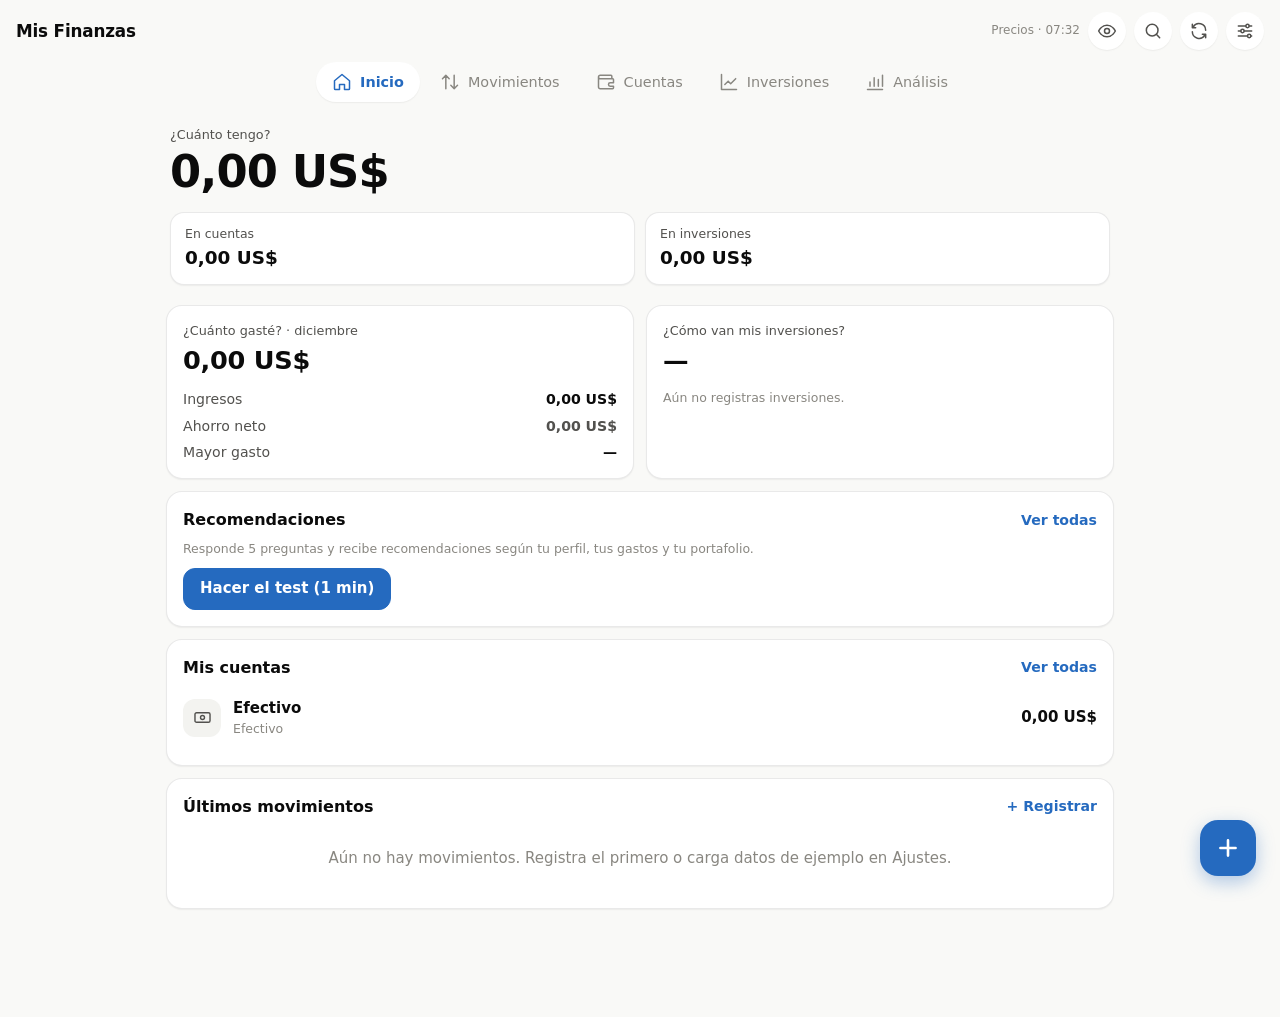
==== index.html @ 5c8cfd96 "Intermediación: comprar a un cliente y vender a otro con ganancia en dólares - Nueva colección broke" ====
<!doctype html>
<html lang="es">
<head>
  <meta charset="utf-8">
  <meta name="viewport" content="width=device-width, initial-scale=1, viewport-fit=cover">
  <meta name="theme-color" content="#f9f9f7">
  <title>Mis Finanzas</title>
  <link rel="manifest" href="manifest.webmanifest">
  <link rel="icon" href="icons/icon-192.png" type="image/png">
  <link rel="apple-touch-icon" href="icons/apple-touch-icon.png">
  <meta name="apple-mobile-web-app-capable" content="yes">
  <meta name="mobile-web-app-capable" content="yes">
  <meta name="apple-mobile-web-app-title" content="Mis Finanzas">
  <meta name="apple-mobile-web-app-status-bar-style" content="default">
  <link rel="stylesheet" href="css/styles.css">
  <script>
    // Apariencia elegida en este dispositivo: se aplica antes de pintar para que no parpadee
    (function () {
      try {
        var p = JSON.parse(localStorage.getItem('misFinanzas.ui')) || {}, r = document.documentElement;
        if (p.theme === 'light' || p.theme === 'dark') r.setAttribute('data-theme', p.theme);
        if (p.accent && p.accent !== 'azul') r.setAttribute('data-accent', p.accent);
        if (p.font && p.font !== 'm') r.setAttribute('data-font', p.font);
      } catch (e) { /* sin almacenamiento: apariencia por defecto */ }
    })();
  </script>
</head>
<body>
  <!-- Iconos reutilizables -->
  <svg width="0" height="0" style="position:absolute" aria-hidden="true">
    <symbol id="i-home" viewBox="0 0 24 24"><path d="M3 10.5 12 3l9 7.5V20a1 1 0 0 1-1 1h-5v-6H9v6H4a1 1 0 0 1-1-1z"/></symbol>
    <symbol id="i-moves" viewBox="0 0 24 24"><path d="M7 20V4M3 8l4-4 4 4M17 4v16M13 16l4 4 4-4"/></symbol>
    <symbol id="i-wallet" viewBox="0 0 24 24"><path d="M19 7V5a1 1 0 0 0-1-1H5a2 2 0 0 0 0 4h15a1 1 0 0 1 1 1v4h-4a2 2 0 0 0 0 4h4v2a1 1 0 0 1-1 1H5a2 2 0 0 1-2-2V6"/></symbol>
    <symbol id="i-chart" viewBox="0 0 24 24"><path d="M3 3v18h18M7 15l4-4 3 3 6-6"/></symbol>
    <symbol id="i-gear" viewBox="0 0 24 24"><path d="M4 6h9M17 6h3M4 12h3M11 12h9M4 18h11M19 18h1"/><circle cx="15" cy="6" r="2"/><circle cx="9" cy="12" r="2"/><circle cx="17" cy="18" r="2"/></symbol>
    <symbol id="i-refresh" viewBox="0 0 24 24"><path d="M20 11a8 8 0 0 0-14.9-3.9M4 4v4h4M4 13a8 8 0 0 0 14.9 3.9M20 20v-4h-4"/></symbol>
    <symbol id="i-edit" viewBox="0 0 24 24"><path d="M4 20h4L19 9l-4-4L4 16zM13.5 6.5l4 4"/></symbol>
    <symbol id="i-x" viewBox="0 0 24 24"><path d="M6 6l12 12M18 6 6 18"/></symbol>
    <symbol id="i-bank" viewBox="0 0 24 24"><path d="M3 10h18L12 4zM5 10v8M9.5 10v8M14.5 10v8M19 10v8M3 20h18"/></symbol>
    <symbol id="i-cash" viewBox="0 0 24 24"><rect x="2.5" y="6" width="19" height="12" rx="2"/><circle cx="12" cy="12" r="2.5"/></symbol>
    <symbol id="i-phone" viewBox="0 0 24 24"><rect x="6" y="2.5" width="12" height="19" rx="2"/><path d="M11 18h2"/></symbol>
    <symbol id="i-piggy" viewBox="0 0 24 24"><path d="M5 11a7 6 0 0 1 12-3h2v3l2 1v3h-2.5a7 6 0 0 1-2.5 2.5V20h-3v-2h-3v2H7v-3a6 6 0 0 1-2-6zM15 11h.01"/></symbol>
    <symbol id="i-in" viewBox="0 0 24 24"><path d="M17 7 7 17M7 9v8h8"/></symbol>
    <symbol id="i-out" viewBox="0 0 24 24"><path d="M7 17 17 7M9 7h8v8"/></symbol>
    <symbol id="i-swap" viewBox="0 0 24 24"><path d="M4 8h15l-3-3M20 16H5l3 3"/></symbol>
    <symbol id="i-analysis" viewBox="0 0 24 24"><path d="M3 21h18M6 17v-5M11 17V7M16 17v-8M21 17V4"/></symbol>
    <symbol id="i-bulb" viewBox="0 0 24 24"><path d="M9 18h6M10 21h4M12 3a6 6 0 0 0-3.5 10.9c.6.5 1 1.2 1 2V17h5v-1.1c0-.8.4-1.5 1-2A6 6 0 0 0 12 3z"/></symbol>
    <symbol id="i-search" viewBox="0 0 24 24"><circle cx="11" cy="11" r="7"/><path d="m20 20-4-4"/></symbol>
    <symbol id="i-back" viewBox="0 0 24 24"><path d="M15 5l-7 7 7 7"/></symbol>
    <symbol id="i-eye" viewBox="0 0 24 24"><path d="M2 12s3.6-7 10-7 10 7 10 7-3.6 7-10 7S2 12 2 12z"/><circle cx="12" cy="12" r="3"/></symbol>
    <symbol id="i-eye-off" viewBox="0 0 24 24"><path d="M3 3l18 18M10.6 5.1A10.6 10.6 0 0 1 12 5c6.4 0 10 7 10 7a17 17 0 0 1-3.2 4.1M6.6 6.6C3.8 8.4 2 12 2 12s3.6 7 10 7a9.9 9.9 0 0 0 5.4-1.6M9.9 9.9a3 3 0 0 0 4.2 4.2"/></symbol>
    <symbol id="i-plus" viewBox="0 0 24 24"><path d="M12 5v14M5 12h14"/></symbol>
    <symbol id="i-mic" viewBox="0 0 24 24"><rect x="9" y="3" width="6" height="11" rx="3"/><path d="M5 11a7 7 0 0 0 14 0M12 18v3"/></symbol>
    <symbol id="i-dot" viewBox="0 0 24 24"><circle cx="12" cy="12" r="7"/></symbol>
    <symbol id="i-doc" viewBox="0 0 24 24"><path d="M14 3H6a1 1 0 0 0-1 1v16a1 1 0 0 0 1 1h12a1 1 0 0 0 1-1V8zM14 3v5h5M9 13h6M9 17h6M9 9h2"/></symbol>
    <symbol id="i-chat" viewBox="0 0 24 24"><path d="M4 20l1.4-4.2A8 8 0 1 1 8.5 19z"/><path d="M9 10.5c.3 1.8 1.7 3.2 3.5 3.6"/></symbol>
    <symbol id="i-share" viewBox="0 0 24 24"><path d="M12 15V3M8 7l4-4 4 4M5 12v7a1 1 0 0 0 1 1h12a1 1 0 0 0 1-1v-7"/></symbol>
  </svg>

  <header class="topbar">
    <div class="brand">Mis Finanzas</div>
    <div class="topbar-right">
      <span class="sync" id="sync-status" aria-live="polite"></span>
      <button type="button" class="icon-btn" data-action="toggle-privacy" id="privacy-btn" title="Ocultar montos" aria-label="Ocultar montos" aria-pressed="false"><svg class="ic"><use href="#i-eye"/></svg></button>
      <button type="button" class="icon-btn" data-action="open-search" title="Buscar en toda la app (Ctrl+K)" aria-label="Buscar en toda la app"><svg class="ic"><use href="#i-search"/></svg></button>
      <button type="button" class="icon-btn" data-action="refresh" title="Actualizar precios" aria-label="Actualizar precios"><svg class="ic"><use href="#i-refresh"/></svg></button>
      <button type="button" class="icon-btn" data-goto="ajustes" id="settings-btn" title="Ajustes" aria-label="Ajustes"><svg class="ic"><use href="#i-gear"/></svg><span class="cloud-dot hidden" id="cloud-dot"></span></button>
    </div>
  </header>

  <nav class="tabs" id="tabs" aria-label="Secciones">
    <button type="button" data-view="inicio"><svg class="ic"><use href="#i-home"/></svg><span>Inicio</span></button>
    <button type="button" data-view="movimientos"><svg class="ic"><use href="#i-moves"/></svg><span>Movimientos</span></button>
    <button type="button" data-view="cuentas"><svg class="ic"><use href="#i-wallet"/></svg><span>Cuentas</span></button>
    <button type="button" data-view="inversiones"><svg class="ic"><use href="#i-chart"/></svg><span>Inversiones</span></button>
    <button type="button" data-view="analisis"><svg class="ic"><use href="#i-analysis"/></svg><span>Análisis</span></button>
  </nav>

  <main>
    <div id="legacy-banner" class="legacy-banner hidden"></div>
    <!-- ================= INICIO ================= -->
    <section id="view-inicio" class="view">
      <div id="warnings"></div>
      <div id="backup-reminder"></div>

      <div class="hero">
        <div class="eyebrow">¿Cuánto tengo?</div>
        <div class="hero-value" id="hero-total">—</div>
        <div class="hero-split">
          <button type="button" class="split-item" data-goto="cuentas">
            <span class="split-label">En cuentas</span><span class="split-value" id="hero-cash">—</span>
          </button>
          <button type="button" class="split-item" data-goto="inversiones">
            <span class="split-label">En inversiones</span><span class="split-value" id="hero-inv">—</span>
          </button>
        </div>
        <div class="hero-third hidden" id="hero-third"></div>
      </div>

      <div id="month-summary"></div>

      <div class="tiles">
        <div class="tile">
          <div class="eyebrow">¿Cuánto gasté? · <span id="month-name"></span></div>
          <div class="tile-value" id="t-expense">—</div>
          <div class="tile-rows" id="t-month"></div>
        </div>
        <div class="tile">
          <div class="eyebrow">¿Cómo van mis inversiones?</div>
          <div class="tile-value" id="t-pnl">—</div>
          <div class="tile-rows" id="t-inv"></div>
        </div>
      </div>

      <div class="card" id="home-recs">
        <div class="card-head"><h2>Recomendaciones</h2><button type="button" class="link" data-goto="consejos">Ver todas</button></div>
        <div id="home-recs-body"></div>
      </div>

      <div class="card">
        <div class="card-head"><h2>Mis cuentas</h2><button type="button" class="link" data-goto="cuentas">Ver todas</button></div>
        <ul class="list" id="home-accounts"></ul>
      </div>

      <div class="card">
        <div class="card-head"><h2>Últimos movimientos</h2><button type="button" class="link" data-goto="movimientos">+ Registrar</button></div>
        <ul class="list" id="recent"></ul>
      </div>
    </section>

    <!-- ================= MOVIMIENTOS ================= -->
    <section id="view-movimientos" class="view">
      <form id="tx-form" class="card form" autocomplete="off" novalidate>
        <div class="seg seg-3" role="radiogroup" aria-label="Tipo de movimiento">
          <input type="radio" name="type" id="t-egreso" value="egreso" checked><label for="t-egreso">Gasto</label>
          <input type="radio" name="type" id="t-ingreso" value="ingreso"><label for="t-ingreso">Ingreso</label>
          <input type="radio" name="type" id="t-transf" value="transferencia"><label for="t-transf">Transferencia</label>
        </div>

        <label class="amount-field">
          <span class="sr-only">Monto</span>
          <input name="amount" type="text" inputmode="decimal" placeholder="0.00" required aria-label="Monto">
          <span class="amount-cur" id="tx-cur">USD</span>
        </label>

        <div class="grid">
          <label class="only-flow">Cuenta<select name="accountId"></select></label>
          <label class="only-flow">Categoría<select name="categoryId"></select></label>
          <label class="only-transfer">Desde<select name="fromAccountId"></select></label>
          <label class="only-transfer">Hacia<select name="toAccountId"></select></label>
          <label class="only-transfer only-fx span2 hidden">Monto recibido <span class="muted" id="to-cur"></span>
            <input name="toAmount" type="text" inputmode="decimal">
          </label>
          <label class="only-flow">Método de pago<select name="methodId"></select></label>
          <label>Fecha<input name="date" type="date" required></label>
          <label class="span2">Nota<input name="note" type="text" maxlength="140" placeholder="Opcional"></label>
        </div>
        <p class="hint" id="tx-preview"></p>
        <div class="actions">
          <button type="button" class="danger hidden" data-action="delete-tx">Eliminar</button>
          <button type="button" class="ghost hidden" data-action="cancel-tx">Cancelar</button>
          <button type="submit" class="primary" id="tx-submit">Guardar</button>
        </div>
        <input type="hidden" name="editId">
      </form>

      <div class="card" id="hist-card">
        <div class="seg seg-sm hist-scope" role="radiogroup" aria-label="Qué historial ver">
          <input type="radio" name="hist-scope" id="hs-tx" value="tx" checked><label for="hs-tx">Ingresos y gastos</label>
          <input type="radio" name="hist-scope" id="hs-all" value="all"><label for="hs-all">Todas las operaciones</label>
        </div>
        <div id="hist-all" class="hidden">
          <h2>Historial completo <small class="muted small">· toca una para abrirla y corregirla</small></h2>
          <div class="search" role="search" style="margin:8px 0">
            <svg class="ic"><use href="#i-search"/></svg>
            <input id="lg-q" type="search" placeholder="Buscar: cliente, concepto, monto, >100, 14/10…" autocomplete="off" aria-label="Buscar en el historial">
          </div>
          <div class="filters lg-filters">
            <input type="month" id="lg-month" aria-label="Mes (vacío = todo)">
            <select id="lg-group" aria-label="Tipo">
              <option value="">Todos los tipos</option>
              <option value="ingreso">Ingresos</option>
              <option value="gasto">Gastos</option>
              <option value="transferencia">Transferencias</option>
              <option value="cambio">Cambios</option>
              <option value="venta">Ventas</option>
              <option value="prestamo">Préstamos</option>
              <option value="deuda">Deudas</option>
              <option value="inversion">Inversiones</option>
            </select>
            <select id="lg-account" aria-label="Cuenta"></select>
            <select id="lg-sort" aria-label="Ordenar">
              <option value="fecha">Fecha (reciente)</option>
              <option value="fecha_asc">Fecha (antigua)</option>
              <option value="persona">Cliente (A-Z)</option>
              <option value="monto">Monto (mayor)</option>
              <option value="monto_asc">Monto (menor)</option>
              <option value="tipo">Tipo</option>
            </select>
          </div>
          <label class="check" style="margin:8px 0 4px"><input type="checkbox" id="lg-issues"><span id="lg-issues-label">Solo con avisos</span></label>
          <div class="totals" id="lg-totals"></div>
          <ul class="list ledger" id="lg-list"></ul>
          <div class="actions" style="justify-content:space-between">
            <button type="button" class="hidden" data-action="lg-more" id="lg-more">Ver más</button>
            <button type="button" data-action="lg-csv">Descargar CSV</button>
          </div>
        </div>
        <div id="hist-tx">
        <div class="card-head wrap">
          <h2>Historial <small class="muted small">· toca o desliza → para editar, ← para borrar</small></h2>
          <div class="filters">
            <input type="month" id="f-month" aria-label="Mes">
            <select id="f-type" aria-label="Tipo">
              <option value="">Todos</option>
              <option value="ingreso">Ingresos</option>
              <option value="egreso">Gastos</option>
              <option value="transferencia">Transferencias</option>
            </select>
            <select id="f-account" aria-label="Cuenta"></select>
          </div>
        </div>
        <div class="totals" id="tx-totals"></div>
        <ul class="list" id="tx-list"></ul>
        </div>
      </div>
    </section>

    <!-- ================= CUENTAS ================= -->
    <section id="view-cuentas" class="view">
      <div class="subtabs" role="tablist" aria-label="Secciones de cuentas">
        <button type="button" role="tab" data-acc-tab="cuentas">Mis cuentas</button>
        <button type="button" role="tab" data-acc-tab="cobrar">Por cobrar</button>
        <button type="button" role="tab" data-acc-tab="pagar">Por pagar</button>
        <button type="button" role="tab" data-acc-tab="cambios">Cambios</button>
        <button type="button" role="tab" data-acc-tab="ventas">Ventas</button>
        <button type="button" role="tab" data-acc-tab="prestamos">Préstamos</button>
        <button type="button" role="tab" data-acc-tab="clientes">Clientes</button>
      </div>
      <datalist id="people-list"></datalist>

      <!-- ---------- Mis cuentas ---------- -->
      <div id="acc-panel-cuentas" class="acc-panel">
      <div class="hero compact">
        <div class="eyebrow">Total en cuentas</div>
        <div class="hero-value" id="acc-total">—</div>
        <div class="hero-sub" id="acc-month"></div>
      </div>

      <div class="acc-grid" id="acc-grid"></div>

      <form id="acc-form" class="card form" autocomplete="off" novalidate>
        <h2 id="acc-form-title">Nueva cuenta</h2>
        <div class="grid">
          <label class="span2">Nombre<input name="label" maxlength="40" placeholder="Ej.: Banco, Efectivo, Binance" required></label>
          <label>Tipo
            <select name="kind"></select>
          </label>
          <label>Moneda<select name="currency"></select></label>
          <label class="span2">Saldo inicial<input inputmode="decimal" autocomplete="off" name="initialBalance" type="text" placeholder="0.00"></label>
        </div>
        <p class="hint">El saldo inicial es lo que había en la cuenta antes de empezar a registrar. Luego el saldo se calcula solo.</p>
        <div class="actions">
          <button type="button" class="danger hidden" data-action="delete-acc">Eliminar</button>
          <button type="button" class="ghost hidden" data-action="cancel-acc">Cancelar</button>
          <button type="submit" class="primary">Guardar cuenta</button>
        </div>
        <input type="hidden" name="editId">
      </form>
      </div>

      <!-- ---------- Por cobrar / Por pagar (mismo panel) ---------- -->
      <div id="acc-panel-deudas" class="acc-panel hidden">
        <div class="hero compact">
          <div class="eyebrow" id="debt-eyebrow">Te deben</div>
          <div class="hero-value" id="debt-total">—</div>
          <div class="hero-sub" id="debt-sub"></div>
        </div>

        <div class="card">
          <div class="card-head wrap">
            <h2 id="debt-list-title">Pendientes</h2>
            <div class="seg seg-sm" role="radiogroup" aria-label="Filtro">
              <input type="radio" name="debt-filter" id="df-open" value="open" checked><label for="df-open">Pendientes</label>
              <input type="radio" name="debt-filter" id="df-paid" value="paid"><label for="df-paid">Saldadas</label>
              <input type="radio" name="debt-filter" id="df-all" value="all"><label for="df-all">Todas</label>
            </div>
          </div>
          <div class="search" role="search" style="margin:0 0 6px">
            <svg class="ic"><use href="#i-search"/></svg>
            <input id="debt-search" type="search" placeholder="Buscar persona, concepto o monto…" autocomplete="off" aria-label="Buscar en la lista">
          </div>
          <p class="hint small hidden" id="debt-search-info" style="margin:0 0 6px"></p>
          <ul class="list" id="debt-list"></ul>
        </div>

        <div data-pay-anchor></div>
        <div class="card hidden" id="debt-payments">
          <div class="card-head pay-head">
            <h2 id="pay-title">Abonos</h2>
            <button type="button" class="pay-edit hidden" id="pay-edit"><svg class="ic"><use href="#i-edit"/></svg><span>Editar</span></button>
          </div>
          <div class="pay-tools hidden" id="pay-tools">
            <button type="button" data-action="rcpt-open" id="pay-rcpt"><svg class="ic"><use href="#i-doc"/></svg>Comprobante</button>
            <button type="button" class="wa-btn" data-action="wa-remind" id="pay-remind"><svg class="ic"><use href="#i-chat"/></svg>Recordar por WhatsApp</button>
          </div>
          <div class="progress" id="pay-progress"></div>
          <ul class="list" id="pay-list"></ul>
          <form class="grid pay-form" id="pay-form" autocomplete="off" novalidate>
            <label>Monto<input inputmode="decimal" autocomplete="off" name="amount" type="text"></label>
            <label>Fecha<input name="date" type="date"></label>
            <label class="span2"><span id="pay-acc-label">Entra en</span><select name="accountId"></select></label>
            <label class="span2">Nota<input name="note" maxlength="100" placeholder="Opcional"></label>
            <div class="span2 actions" style="margin-top:0"><button type="submit" class="primary" id="pay-submit">Registrar abono</button></div>
          </form>
        </div>

        <form id="debt-form" class="card form" autocomplete="off" novalidate>
          <div class="card-head form-head"><h2 id="debt-form-title">Nueva cuenta por cobrar</h2><button type="button" class="pay-edit hidden" data-action="rcpt-form" data-kind="debt"><svg class="ic"><use href="#i-doc"/></svg><span>Comprobante</span></button></div>
          <div class="grid">
            <label class="span2"><span id="debt-person-label">¿Quién te debe?</span><input name="person" data-people autocomplete="off" maxlength="60" placeholder="Nombre" required></label>
            <label class="span2">Concepto<input name="concept" maxlength="80" placeholder="Ej.: préstamo, venta, servicio"></label>
            <label>Monto<input inputmode="decimal" autocomplete="off" name="amount" type="text" required></label>
            <label>Moneda<select name="currency"></select></label>
            <label>Fecha<input name="date" type="date" required></label>
            <label>Vence <span class="muted">(opcional)</span><input name="dueDate" type="date"></label>
            <label class="span2"><span id="debt-acc-label">¿Le prestaste dinero? Salió de</span><select name="accountId"></select></label>
            <label class="span2">Nota<input name="note" maxlength="140" placeholder="Opcional"></label>
          </div>
          <p class="hint" id="debt-hint"></p>
          <div class="actions">
            <button type="button" class="danger hidden" data-action="delete-debt">Eliminar</button>
            <button type="button" class="ghost hidden" data-action="cancel-debt">Cancelar</button>
            <button type="submit" class="primary">Guardar</button>
          </div>
          <input type="hidden" name="editId">
        </form>
      </div>

      <!-- ---------- Cambios de divisas ---------- -->
      <div id="acc-panel-cambios" class="acc-panel hidden">
        <div class="hero compact">
          <div class="eyebrow">Ganancia por cambios · <span id="fx-month-name"></span></div>
          <div class="hero-value" id="fx-profit">—</div>
          <div class="stat-row" id="fx-stats"></div>
        </div>

        <div class="seg fx-kind" role="radiogroup" aria-label="Tipo de operación">
          <input type="radio" name="fx-kind" id="fk-normal" value="normal" checked><label for="fk-normal">Cambio normal</label>
          <input type="radio" name="fx-kind" id="fk-broker" value="broker"><label for="fk-broker">Intermediación</label>
        </div>

        <form id="fx-form" class="card form" autocomplete="off" novalidate>
          <div class="card-head form-head"><h2 id="fx-form-title">Nuevo cambio</h2><button type="button" class="pay-edit hidden" data-action="rcpt-form" data-kind="fx"><svg class="ic"><use href="#i-doc"/></svg><span>Comprobante</span></button></div>
          <p class="warning hidden" id="fx-settle-hint"></p>
          <div class="grid">
            <label class="span2">Cliente<input name="client" data-people autocomplete="off" maxlength="60" placeholder="Nombre del cliente"></label>
            <label>Fecha<input name="date" type="date" required></label>
            <label>Estado
              <select name="status">
                <option value="completada">Completado</option>
                <option value="pendiente_entrega">Recibido, falta entregar</option>
                <option value="pendiente_cobro">Entregado, falta cobrar</option>
              </select>
            </label>
          </div>

          <h3>El cliente te envía</h3>
          <div class="grid">
            <label>Monto a cambiar<input inputmode="decimal" autocomplete="off" name="amount" type="text" placeholder="0.00"></label>
            <label>Moneda<select name="inCurrency"></select></label>
            <label class="span2">Entra en<select name="inAccountId"></select></label>
          </div>

          <h3>Tú entregas</h3>
          <div class="grid">
            <label>Moneda<select name="outCurrency"></select></label>
            <label><span id="fx-rate-label">Tasa</span><input inputmode="decimal" autocomplete="off" name="rate" type="text"></label>
            <label class="span2">Sale de<select name="outAccountId"></select></label>
          </div>
          <div class="rate-help hint" id="fx-rate-help"></div>

          <h3>Tu comisión</h3>
          <div class="grid">
            <label>Tipo
              <select name="comMode">
                <option value="porcentaje">% del monto</option>
                <option value="fijo">Monto fijo</option>
              </select>
            </label>
            <label><span id="fx-com-label">Porcentaje</span><input inputmode="decimal" autocomplete="off" name="comValue" type="text" placeholder="0"></label>
            <label class="hidden" id="fx-com-cur">Moneda<select name="comCurrency"></select></label>
            <label class="span2">Cómo se cobra
              <select name="comCharge">
                <option value="descontada">Descontada de lo que entregas</option>
                <option value="aparte">Aparte (el cliente la suma a lo que envía)</option>
              </select>
            </label>
          </div>

          <div class="quote" id="fx-quote"></div>
          <label class="deliver">Monto a entregar <span class="muted" id="fx-deliver-hint">(se calcula solo)</span>
            <input inputmode="decimal" autocomplete="off" name="delivered" type="text">
          </label>

          <h3 class="row-between">Costos que pagas tú <button type="button" class="link" data-action="add-cost">+ Añadir costo</button></h3>
          <div id="fx-costs"></div>
          <p class="hint" id="fx-costs-hint">Comisiones bancarias, de red, de retiro… se restan de tu ganancia.</p>

          <div class="profit-box" id="fx-profit-box"></div>
          <label>Nota<input name="note" maxlength="140" placeholder="Opcional"></label>
          <div class="actions">
            <button type="button" class="danger hidden" data-action="delete-fx">Eliminar</button>
            <button type="button" class="ghost hidden" data-action="cancel-fx">Cancelar</button>
            <button type="submit" class="primary">Guardar cambio</button>
          </div>
          <input type="hidden" name="editId">
        </form>

        <form id="br-form" class="card form hidden" autocomplete="off" novalidate>
          <div class="card-head form-head"><h2 id="br-form-title">Nueva intermediación</h2><button type="button" class="pay-edit hidden" data-action="rcpt-form" data-kind="broker"><svg class="ic"><use href="#i-doc"/></svg><span>Comprobante</span></button></div>
          <p class="hint">Le compras a un cliente y le vendes a otro: tu ganancia es la diferencia entre las dos tasas, en dólares.</p>
          <div class="grid">
            <label>Fecha<input name="date" type="date" required></label>
            <label>Monto<input inputmode="decimal" autocomplete="off" name="amount" type="text" placeholder="0.00"></label>
            <label>Qué se negocia<select name="asset"></select></label>
            <label>Se paga en<select name="payCurrency"></select></label>
          </div>
          <h3>Te vende</h3>
          <div class="grid">
            <label>Cliente<input name="seller" data-people autocomplete="off" maxlength="60" placeholder="Quién te vende"></label>
            <label><span class="br-rate-label" data-side="buy">Tasa de compra</span><input inputmode="decimal" autocomplete="off" name="buyRate" type="text" placeholder="0"></label>
          </div>
          <h3>Te compra</h3>
          <div class="grid">
            <label>Cliente<input name="buyer" data-people autocomplete="off" maxlength="60" placeholder="Quién te compra"></label>
            <label><span class="br-rate-label" data-side="sell">Tasa de venta</span><input inputmode="decimal" autocomplete="off" name="sellRate" type="text" placeholder="0"></label>
          </div>
          <div class="quote" id="br-quote"></div>
          <label>Tasa para la ganancia <span class="muted" id="br-pr-hint"></span><input inputmode="decimal" autocomplete="off" name="profitRate" type="text"></label>
          <div class="profit-box" id="br-profit-box"></div>
          <h3>¿Cómo se mueve el dinero?</h3>
          <div class="seg" role="radiogroup" aria-label="Cómo se mueve el dinero">
            <input type="radio" name="mode" id="bm-directo" value="directo" checked><label for="bm-directo">Directo entre clientes</label>
            <input type="radio" name="mode" id="bm-por_mi" value="por_mi"><label for="bm-por_mi">Todo pasa por mí</label>
          </div>
          <p class="hint" id="br-mode-hint"></p>
          <div id="br-legs"></div>
          <label>Nota<input name="note" maxlength="140" placeholder="Opcional"></label>
          <div class="actions">
            <button type="button" class="danger hidden" data-action="delete-br">Eliminar</button>
            <button type="button" class="ghost hidden" data-action="cancel-br">Cancelar</button>
            <button type="submit" class="primary">Guardar intermediación</button>
          </div>
          <input type="hidden" name="editId">
        </form>

        <div data-pay-anchor></div>

        <div class="card">
          <div class="card-head wrap"><h2>Historial de cambios <small class="muted small">· toca uno para editarlo</small></h2>
            <input type="month" id="fx-month" aria-label="Mes" class="month-filter"></div>
          <div class="totals" id="fx-totals"></div>
          <ul class="list" id="fx-list"></ul>
        </div>
      </div>

      <!-- ---------- Ventas ---------- -->
      <div id="acc-panel-ventas" class="acc-panel hidden">
        <div class="hero compact">
          <div class="eyebrow">Ventas · <span id="sale-month-name"></span></div>
          <div class="hero-value" id="sale-total">—</div>
          <div class="stat-row" id="sale-stats"></div>
        </div>
        <div data-pay-anchor></div>

        <form id="sale-form" class="card form" autocomplete="off" novalidate>
          <div class="card-head form-head"><h2 id="sale-form-title">Nueva venta</h2><button type="button" class="pay-edit hidden" data-action="rcpt-form" data-kind="sale"><svg class="ic"><use href="#i-doc"/></svg><span>Comprobante</span></button></div>
          <div class="seg" role="radiogroup" aria-label="Forma de pago">
            <input type="radio" name="mode" id="sm-contado" value="contado" checked><label for="sm-contado">De contado</label>
            <input type="radio" name="mode" id="sm-credito" value="credito"><label for="sm-credito">Por cobrar</label>
          </div>
          <div class="grid">
            <label class="span2">Cliente<input name="client" data-people autocomplete="off" maxlength="60" placeholder="Nombre del cliente"></label>
            <label class="span2">Qué vendiste<input name="concept" maxlength="80" placeholder="Producto o servicio"></label>
            <label>Cantidad<input inputmode="decimal" autocomplete="off" name="quantity" type="text" value="1"></label>
            <label>Precio unitario<input inputmode="decimal" autocomplete="off" name="unitPrice" type="text" placeholder="0.00"></label>
            <label>Moneda<select name="currency"></select></label>
            <label>Fecha<input name="date" type="date"></label>
            <label class="span2">Categoría<select name="categoryId"></select></label>
            <label class="span2 only-contado">Entra en<select name="accountId"></select></label>
            <label class="only-credito hidden">Vence <span class="muted">(opcional)</span><input name="dueDate" type="date"></label>
            <label class="only-credito hidden">Abono inicial <span class="muted">(opcional)</span><input inputmode="decimal" autocomplete="off" name="downPayment" type="text" placeholder="0"></label>
            <label class="span2 only-credito hidden">El abono entra en<select name="downAccountId"></select></label>
            <label class="span2">Nota<input name="note" maxlength="140" placeholder="Opcional"></label>
          </div>
          <div class="quote" id="sale-preview"></div>
          <div class="actions">
            <button type="button" class="danger hidden" data-action="delete-sale">Eliminar</button>
            <button type="button" class="ghost hidden" data-action="cancel-sale">Cancelar</button>
            <button type="submit" class="primary">Guardar venta</button>
          </div>
          <input type="hidden" name="editId">
        </form>

        <div class="card">
          <div class="card-head wrap"><h2>Historial de ventas <small class="muted small">· toca una para ver o editar</small></h2>
            <input type="month" id="sale-month" aria-label="Mes" class="month-filter"></div>
          <div class="totals" id="sale-totals"></div>
          <ul class="list" id="sale-list"></ul>
        </div>
      </div>

      <!-- ---------- Clientes ---------- -->
      <div id="acc-panel-clientes" class="acc-panel hidden">
        <div class="hero compact">
          <div class="eyebrow">Clientes y personas</div>
          <div class="hero-value" id="ppl-count">—</div>
          <div class="stat-row" id="ppl-stats"></div>
        </div>

        <div class="card hidden" id="person-card"></div>

        <div class="card">
          <div class="search" role="search" style="margin:0 0 10px">
            <svg class="ic"><use href="#i-search"/></svg>
            <input id="ppl-search" type="search" placeholder="Buscar cliente…" autocomplete="off" aria-label="Buscar cliente">
          </div>
          <ul class="list" id="ppl-list"></ul>
        </div>

        <form id="contact-form" class="card form" autocomplete="off" novalidate>
          <h2 id="contact-form-title">Nuevo cliente</h2>
          <div class="grid">
            <label class="span2">Nombre<input name="label" maxlength="60" placeholder="Nombre y apellido" required></label>
            <label>Teléfono <span class="muted">(opcional)</span><input name="phone" type="tel" maxlength="30" autocomplete="off"></label>
            <label>Nota <span class="muted">(opcional)</span><input name="note" maxlength="140"></label>
          </div>
          <p class="hint" id="contact-hint">No hace falta crear a cada cliente aquí: quien aparezca en un cambio, venta, préstamo o deuda ya está en la lista. Aquí puedes añadir su teléfono o una nota, o cambiarle el nombre en todas sus operaciones.</p>
          <div class="actions">
            <button type="button" class="danger hidden" data-action="delete-contact">Eliminar ficha</button>
            <button type="button" class="ghost hidden" data-action="cancel-contact">Cancelar</button>
            <button type="submit" class="primary">Guardar cliente</button>
          </div>
          <input type="hidden" name="editKey">
        </form>
      </div>

      <!-- ---------- Préstamos ---------- -->
      <div id="acc-panel-prestamos" class="acc-panel hidden">
        <div class="hero compact">
          <div class="eyebrow">Te deben por préstamos (capital)</div>
          <div class="hero-value" id="loan-total">—</div>
          <div class="stat-row" id="loan-stats"></div>
        </div>
        <div data-pay-anchor></div>

        <div class="card">
          <div class="card-head wrap"><h2>Préstamos</h2>
            <div class="seg seg-sm" role="radiogroup" aria-label="Filtro">
              <input type="radio" name="loan-filter" id="lf-open" value="open" checked><label for="lf-open">Activos</label>
              <input type="radio" name="loan-filter" id="lf-paid" value="paid"><label for="lf-paid">Pagados</label>
              <input type="radio" name="loan-filter" id="lf-all" value="all"><label for="lf-all">Todos</label>
            </div>
          </div>
          <ul class="list" id="loan-list"></ul>
        </div>

        <form id="loan-form" class="card form" autocomplete="off" novalidate>
          <div class="card-head form-head"><h2 id="loan-form-title">Nuevo préstamo</h2><button type="button" class="pay-edit hidden" data-action="rcpt-form" data-kind="loan"><svg class="ic"><use href="#i-doc"/></svg><span>Comprobante</span></button></div>
          <p class="hint hidden" id="loan-edit-hint"></p>
          <div class="seg" role="radiogroup" aria-label="Tipo de préstamo">
            <input type="radio" name="kind" id="lk-otorgado" value="otorgado" checked><label for="lk-otorgado">Presté dinero</label>
            <input type="radio" name="kind" id="lk-recibido" value="recibido"><label for="lk-recibido">Me prestaron</label>
          </div>
          <div class="grid">
            <label class="span2"><span id="loan-person-label">¿A quién le prestaste?</span><input name="person" data-people autocomplete="off" maxlength="60" placeholder="Nombre"></label>
            <label>Monto prestado<input inputmode="decimal" autocomplete="off" name="principal" type="text" placeholder="0.00"></label>
            <label>Moneda<select name="currency"></select></label>
            <label>Fecha<input name="date" type="date"></label>
            <label><span id="loan-acc-label">Sale de</span><select name="accountId"></select></label>
          </div>
          <h3>Intereses</h3>
          <div class="grid">
            <label>Tipo
              <select name="intMode">
                <option value="ninguno">Sin interés</option>
                <option value="porcentaje">Porcentaje</option>
                <option value="fijo">Monto fijo</option>
              </select>
            </label>
            <label class="int-only hidden"><span id="loan-int-label">Porcentaje</span><input inputmode="decimal" autocomplete="off" name="intValue" type="text" placeholder="0"></label>
            <label class="span2 int-only hidden">Se aplica
              <select name="intBasis">
                <option value="periodo">En cada cuota (por periodo)</option>
                <option value="total">Una sola vez (sobre el total)</option>
              </select>
            </label>
            <label class="span2 int-method hidden">Cálculo
              <select name="intMethod">
                <option value="simple">Simple: siempre sobre el monto prestado</option>
                <option value="frances">Sobre lo que falta pagar (cuota fija)</option>
              </select>
            </label>
          </div>
          <h3>Plazos</h3>
          <div class="grid">
            <label>Número de cuotas<input inputmode="numeric" autocomplete="off" name="installments" type="text" value="1"></label>
            <label>Frecuencia<select name="period"><option value="diario">Cada día</option><option value="semanal">Cada semana</option><option value="quincenal">Cada quincena</option><option value="mensual" selected>Cada mes</option><option value="bimestral">Cada 2 meses</option><option value="trimestral">Cada 3 meses</option><option value="semestral">Cada 6 meses</option><option value="anual">Cada año</option></select></label>
            <label class="span2">Primera cuota <span class="muted" id="loan-first-hint"></span><input name="firstDue" type="date"></label>
          </div>
          <div class="quote" id="loan-quote"></div>
          <details class="table-toggle"><summary>Ver plan de cuotas</summary><div class="table-wrap" id="loan-plan"></div></details>
          <label>Nota<input name="note" maxlength="140" placeholder="Opcional"></label>
          <div class="actions">
            <button type="button" class="danger hidden" data-action="delete-loan">Eliminar</button>
            <button type="button" class="ghost hidden" data-action="cancel-loan">Cancelar</button>
            <button type="submit" class="primary">Guardar préstamo</button>
          </div>
          <input type="hidden" name="editId">
        </form>
      </div>
    </section>

    <!-- ================= INVERSIONES ================= -->
    <section id="view-inversiones" class="view">
      <div class="search" role="search">
        <svg class="ic"><use href="#i-search"/></svg>
        <input id="asset-search" type="search" placeholder="Buscar activo: BTC, ETH, AAPL…" autocomplete="off" spellcheck="false"
          aria-label="Buscar activo" aria-controls="search-results" aria-expanded="false" role="combobox">
        <ul class="search-results hidden" id="search-results" role="listbox"></ul>
      </div>
      <div class="hero compact">
        <div class="eyebrow">Valor actual del portafolio</div>
        <div class="hero-value" id="pf-value">—</div>
        <div class="stat-row" id="pf-stats"></div>
      </div>

      <div class="card" id="dist-card">
        <h2>Distribución</h2>
        <div id="dist-type"></div>
        <h3>Por activo</h3>
        <div id="dist-asset" class="hbars"></div>
      </div>

      <div class="card">
        <div class="card-head"><h2>Mis activos</h2><span class="muted small" id="pf-updated"></span></div>
        <ul class="list assets" id="pf-list"></ul>
      </div>

      <div class="card" id="ideas-card">
        <div class="card-head"><h2>Sugeridos para ti</h2><span class="muted small" id="ideas-profile"></span></div>
        <div id="ideas-body"></div>
        <p class="disclaimer" style="margin:10px 0 0">Ideas para investigar, generadas con reglas fijas según tu portafolio y tu perfil. No son una recomendación de compra ni asesoría financiera.</p>
      </div>

      <div class="card" id="explore-card">
        <div class="card-head wrap"><h2>Explorar activos</h2>
          <div class="seg seg-sm" role="radiogroup" aria-label="Tipo de activo">
            <input type="radio" name="ex-tab" id="ex-cripto" value="cripto" checked><label for="ex-cripto">Cripto</label>
            <input type="radio" name="ex-tab" id="ex-etf" value="etf"><label for="ex-etf">ETF</label>
          </div>
        </div>
        <label class="check hidden" id="ex-fit-wrap"><input type="checkbox" id="ex-fit"><span id="ex-fit-label">Solo los que encajan con mi perfil</span></label>
        <ul class="list explore-list" id="explore-list"></ul>
        <p class="hint" id="explore-note"></p>
      </div>

      <details class="card form" id="inv-details">
        <summary><h2 id="inv-form-title">Registrar compra o venta</h2></summary>
        <form id="inv-form" autocomplete="off" novalidate>
          <div class="seg" role="radiogroup" aria-label="Operación">
            <input type="radio" name="side" id="s-compra" value="compra" checked><label for="s-compra">Compra</label>
            <input type="radio" name="side" id="s-venta" value="venta"><label for="s-venta">Venta</label>
          </div>
          <div class="grid">
            <label>Tipo de activo
              <select name="assetType">
                <option value="accion">Acción</option>
                <option value="etf">ETF</option>
                <option value="cripto">Cripto</option>
                <option value="divisa">Divisa</option>
                <option value="otro">Otro</option>
              </select>
            </label>
            <label>Ticker<input name="ticker" type="text" maxlength="20" placeholder="AAPL, BTC…" required list="ticker-list"></label>
            <label>Cantidad<input inputmode="decimal" autocomplete="off" name="quantity" type="text" required></label>
            <label>Precio unitario<input inputmode="decimal" autocomplete="off" name="price" type="text" required></label>
            <label>Moneda<select name="currency"></select></label>
            <label>Comisión<input inputmode="decimal" autocomplete="off" name="fee" type="text" placeholder="0"></label>
            <label>Fecha<input name="date" type="date" required></label>
            <label><span id="inv-acc-label">Pagado desde</span><select name="accountId"></select></label>
            <label>Guardado en<select name="custodyAccountId"></select></label>
            <label class="span2">Nota<input name="note" type="text" maxlength="140" placeholder="Opcional"></label>
          </div>
          <datalist id="ticker-list"></datalist>
          <p class="hint" id="inv-preview"></p>
          <div class="actions">
            <button type="button" class="danger hidden" data-action="delete-inv">Eliminar</button>
            <button type="button" class="ghost hidden" data-action="cancel-inv">Cancelar</button>
            <button type="submit" class="primary">Guardar</button>
          </div>
          <input type="hidden" name="editId">
        </form>
      </details>

      <div class="card">
        <h2>Historial de operaciones <small class="muted small">· toca o desliza → para editar, ← para borrar</small></h2>
        <ul class="list" id="inv-list"></ul>
      </div>
    </section>

    <!-- ================= FICHA DE CUENTA ================= -->
    <section id="view-cuenta" class="view">
      <button type="button" class="back" data-action="account-back"><svg class="ic"><use href="#i-back"/></svg>Cuentas</button>
      <div class="asset-head">
        <div class="asset-logo" id="ac-icon" aria-hidden="true"></div>
        <div class="asset-id"><div class="asset-name" id="ac-name">—</div><div class="asset-sub" id="ac-sub"></div></div>
      </div>
      <div class="hero compact">
        <div class="eyebrow">Valor total de la cuenta</div>
        <div class="hero-value" id="ac-total">—</div>
        <div class="stat-row" id="ac-stats"></div>
      </div>
      <div class="btn-row" id="ac-actions"></div>
      <div class="card">
        <div class="card-head"><h2>Activos en esta cuenta</h2></div>
        <div id="ac-dist"></div>
        <ul class="list assets" id="ac-holdings"></ul>
        <p class="hint" id="ac-holdings-note"></p>
      </div>
      <div class="card">
        <div class="card-head"><h2>Movimientos de la cuenta</h2><button type="button" class="link" data-action="account-all-moves">Ver en Movimientos</button></div>
        <ul class="list" id="ac-moves"></ul>
      </div>
    </section>

    <!-- ================= FICHA DE ACTIVO ================= -->
    <section id="view-activo" class="view">
      <button type="button" class="back" data-action="asset-back"><svg class="ic"><use href="#i-back"/></svg>Inversiones</button>
      <div class="asset-head">
        <div class="asset-logo" id="ad-logo" aria-hidden="true"></div>
        <div class="asset-id">
          <div class="asset-name" id="ad-name">—</div>
          <div class="asset-sub" id="ad-sub"></div>
        </div>
      </div>
      <div class="asset-price-row">
        <span class="asset-price" id="ad-price">—</span>
        <span class="asset-change" id="ad-change"></span>
      </div>
      <div class="live-status" id="ad-live" aria-live="polite"></div>

      <div class="card">
        <div class="range-chips" id="ad-ranges" role="group" aria-label="Rango del gráfico"></div>
        <div class="legend" id="ad-legend"></div>
        <div class="chart" id="ad-chart"></div>
        <p class="hint" id="ad-chart-note"></p>
        <div class="stat-row" id="ad-stats"></div>
      </div>

      <div class="card hidden" id="ad-risk"></div>
      <div class="card" id="ad-position"></div>
      <div class="card hidden" id="ad-info"></div>
      <div class="card hidden" id="ad-news"></div>
    </section>

    <!-- ================= ANÁLISIS ================= -->
    <section id="view-analisis" class="view">
      <div class="filterbar" role="group" aria-label="Filtros del análisis">
        <select id="a-range" aria-label="Periodo">
          <option value="mes">Este mes</option>
          <option value="3m">Últimos 3 meses</option>
          <option value="6m" selected>Últimos 6 meses</option>
          <option value="12m">Últimos 12 meses</option>
          <option value="anio">Este año</option>
          <option value="todo">Todo</option>
          <option value="custom">Personalizado…</option>
        </select>
        <input type="date" id="a-from" class="hidden" aria-label="Desde">
        <input type="date" id="a-to" class="hidden" aria-label="Hasta">
        <select id="a-category" aria-label="Categoría"></select>
        <select id="a-account" aria-label="Cuenta"></select>
        <select id="a-asset" aria-label="Tipo de activo">
          <option value="">Todos los activos</option>
          <option value="accion">Acciones</option>
          <option value="etf">ETF</option>
          <option value="cripto">Cripto</option>
          <option value="divisa">Divisas</option>
          <option value="otro">Otros</option>
        </select>
        <button type="button" class="link hidden" id="a-clear">Quitar filtros</button>
      </div>
      <p class="range-label" id="a-range-label"></p>

      <div class="stat-tiles" id="a-kpis"></div>

      <div class="card">
        <div class="card-head"><h2>Flujo de caja mensual</h2></div>
        <div class="legend" id="cf-legend"></div>
        <div class="chart" id="cf-chart"></div>
        <details class="table-toggle"><summary>Ver tabla</summary><div class="table-wrap" id="cf-table"></div></details>
      </div>

      <div class="card" id="daily-card">
        <div class="card-head wrap">
          <h2>Resultado por día</h2>
          <div class="dr-nav">
            <button type="button" class="icon-btn" data-action="dr-prev" aria-label="Mes anterior">‹</button>
            <select id="dr-month" aria-label="Mes"></select>
            <button type="button" class="icon-btn" data-action="dr-next" aria-label="Mes siguiente">›</button>
          </div>
        </div>
        <p class="hint">Ganancia o pérdida de cada día = ingresos − gastos (incluye la ganancia de cambios, ventas, intereses y comisiones). Toca un día para ver qué pasó.</p>
        <div class="stat-tiles" id="dr-kpis"></div>
        <div class="dr-cal" id="dr-cal"></div>
        <div class="dr-detail hidden" id="dr-detail"></div>
        <div class="legend" id="dr-legend"></div>
        <div class="chart" id="dr-chart"></div>
        <details class="table-toggle"><summary>Ver tabla</summary><div class="table-wrap" id="dr-table"></div></details>
      </div>

      <div class="card">
        <div class="card-head wrap">
          <h2 id="cat-title">Gasto por categoría</h2>
          <div class="seg seg-sm" role="radiogroup" aria-label="Tipo">
            <input type="radio" name="cat-type" id="ct-egreso" value="egreso" checked><label for="ct-egreso">Gastos</label>
            <input type="radio" name="cat-type" id="ct-ingreso" value="ingreso"><label for="ct-ingreso">Ingresos</label>
          </div>
        </div>
        <p class="hint" id="cat-sub"></p>
        <div class="catbars" id="cat-bars"></div>
      </div>

      <div class="card">
        <div class="card-head"><h2>Tasa de ahorro mensual</h2></div>
        <p class="hint">Qué parte de lo que ingresó cada mes no se gastó: (ingresos − gastos) ÷ ingresos.</p>
        <div class="chart" id="sr-chart"></div>
        <details class="table-toggle"><summary>Ver tabla</summary><div class="table-wrap" id="sr-table"></div></details>
      </div>

      <div class="card">
        <div class="card-head"><h2>Evolución del patrimonio</h2></div>
        <div class="legend" id="nw-legend"></div>
        <div class="chart" id="nw-chart"></div>
        <p class="hint" id="nw-note"></p>
        <details class="table-toggle"><summary>Ver tabla</summary><div class="table-wrap" id="nw-table"></div></details>
      </div>

      <div class="card">
        <div class="card-head"><h2>Rendimiento por activo</h2></div>
        <div class="table-wrap" id="perf-table"></div>
        <p class="hint" id="perf-ops"></p>
      </div>

      <div class="card" id="proj-card">
        <div class="card-head"><h2>Proyección de patrimonio</h2></div>
        <p class="hint" id="proj-sub"></p>
        <div class="grid">
          <label>Patrimonio de partida<input id="proj-start" type="text" inputmode="decimal" autocomplete="off"></label>
          <label>Ahorro mensual<input id="proj-saving" type="text" inputmode="decimal" autocomplete="off"></label>
        </div>
        <div class="legend" id="proj-legend"></div>
        <div class="chart" id="proj-chart"></div>
        <div class="table-wrap" id="proj-table"></div>
        <p class="hint">Interés compuesto mensual. Rentabilidad anual supuesta: conservador 2 %, moderado 5 %, optimista 8 % (antes de inflación e impuestos). Es una estimación, no una promesa: los mercados no suben en línea recta.</p>
      </div>

      <div class="card" id="year-card">
        <div class="card-head wrap"><h2>Resumen anual para impuestos</h2>
          <select id="year-sel" aria-label="Año"></select></div>
        <div class="stat-tiles" id="year-kpis"></div>
        <h3>Ingresos por categoría</h3>
        <div class="table-wrap" id="year-inc"></div>
        <h3>Gastos por categoría</h3>
        <div class="table-wrap" id="year-exp"></div>
        <h3>Negocio de cambios</h3>
        <p class="hint" id="year-fx" style="margin-top:0"></p>
        <h3>Ventas de inversiones (ganancias y pérdidas realizadas)</h3>
        <div class="table-wrap" id="year-sales"></div>
        <p class="hint" id="year-note"></p>
        <div class="actions" style="justify-content:flex-start"><button type="button" data-action="year-csv">Descargar CSV del año</button></div>
        <p class="disclaimer" style="margin:12px 0 0">Resumen informativo para preparar tu declaración. No es asesoría fiscal: las reglas cambian según tu país; confírmalo con un contador.</p>
      </div>
    </section>

    <!-- ================= CONSEJOS ================= -->
    <section id="view-consejos" class="view">
      <div class="hero compact">
        <div class="eyebrow">Recomendaciones personalizadas</div>
        <div class="hero-value small-hero" id="recs-headline">—</div>
        <div class="hero-sub" id="recs-summary"></div>
      </div>
      <p class="disclaimer">Son sugerencias automáticas calculadas con reglas fijas a partir de tus datos. No son asesoría financiera profesional ni una recomendación de compra o venta de ningún activo.</p>

      <div class="card" id="profile-card"></div>

      <div class="card" id="advice-summary"></div>

      <form class="card form hidden" id="profile-form" autocomplete="off">
        <h2>Tu perfil de inversor</h2>
        <p class="hint">5 preguntas, menos de un minuto. Puedes cambiarlo cuando quieras.</p>
        <div id="quiz"></div>
        <h3>¿Qué objetivos tienes?</h3>
        <div class="chips" id="goals"></div>
        <div class="grid">
          <label>Fondo de emergencia (meses de gastos)
            <select name="emergencyMonths">
              <option value="">Según mi perfil</option>
              <option value="3">3 meses</option><option value="4">4 meses</option><option value="6">6 meses</option>
              <option value="9">9 meses</option><option value="12">12 meses</option>
            </select>
          </label>
          <label>Meta de ahorro (% de los ingresos)
            <input inputmode="decimal" autocomplete="off" name="savingsGoal" type="text" value="20">
          </label>
        </div>
        <div class="actions">
          <button type="button" class="ghost" data-action="cancel-profile">Cancelar</button>
          <button type="submit" class="primary">Ver mi perfil</button>
        </div>
      </form>

      <div class="recs" id="recs-list"></div>
    </section>

    <!-- ================= AJUSTES ================= -->
    <section id="view-ajustes" class="view">
      <div class="card" id="sync-card">
        <h2>Sincronizar con el teléfono</h2>
        <p class="hint" style="margin-top:0">Usa la app en el PC y en el móvil con los mismos datos. Se cifran en tu dispositivo con una contraseña que solo tú conoces antes de subir a la nube.</p>
        <div id="sync-body"></div>
      </div>

      <div class="card">
        <h2>Privacidad y gestos</h2>
        <label class="switch"><input type="checkbox" id="privacy-on-open"> <span>Ocultar los montos siempre al abrir la app</span></label>
        <p class="hint">Toca el ojo 👁 de arriba para mostrar u ocultar los montos en cualquier momento (se recuerda en cada dispositivo).
          En el móvil: desliza un movimiento ← para borrarlo (con «Deshacer») o → para editarlo; arrastra hacia abajo desde arriba para sincronizar y actualizar precios.</p>
      </div>

      <div class="card" id="look-card">
        <h2>Apariencia</h2>
        <p class="hint" style="margin-top:0">Se guarda en este dispositivo.</p>
        <div class="look-row"><span class="look-label">Tema</span>
          <div class="seg seg-3" role="radiogroup" aria-label="Tema">
            <input type="radio" name="look-theme" id="lt-auto" value="auto"><label for="lt-auto">Automático</label>
            <input type="radio" name="look-theme" id="lt-light" value="light"><label for="lt-light">Claro</label>
            <input type="radio" name="look-theme" id="lt-dark" value="dark"><label for="lt-dark">Oscuro</label>
          </div>
        </div>
        <div class="look-row"><span class="look-label">Color</span>
          <div class="swatches" role="radiogroup" aria-label="Color de acento">
            <label class="swatch" style="--sw:#256abf"><input type="radio" name="look-accent" value="azul"><span class="dot"></span>Azul</label>
            <label class="swatch" style="--sw:#0f7a5c"><input type="radio" name="look-accent" value="verde"><span class="dot"></span>Verde</label>
            <label class="swatch" style="--sw:#6a4bc4"><input type="radio" name="look-accent" value="morado"><span class="dot"></span>Morado</label>
            <label class="swatch" style="--sw:#b4531c"><input type="radio" name="look-accent" value="naranja"><span class="dot"></span>Naranja</label>
            <label class="swatch" style="--sw:#b8336a"><input type="radio" name="look-accent" value="rosa"><span class="dot"></span>Rosa</label>
            <label class="swatch" style="--sw:#3a3a38"><input type="radio" name="look-accent" value="grafito"><span class="dot"></span>Grafito</label>
          </div>
        </div>
        <div class="look-row"><span class="look-label">Tamaño de letra</span>
          <div class="seg seg-4" role="radiogroup" aria-label="Tamaño de letra">
            <input type="radio" name="look-font" id="lf-s" value="s"><label for="lf-s" style="font-size:.8rem">Pequeña</label>
            <input type="radio" name="look-font" id="lf-m" value="m"><label for="lf-m">Normal</label>
            <input type="radio" name="look-font" id="lf-l" value="l"><label for="lf-l" style="font-size:.98rem">Grande</label>
            <input type="radio" name="look-font" id="lf-xl" value="xl"><label for="lf-xl" style="font-size:1.05rem">Enorme</label>
          </div>
        </div>
      </div>

      <form class="card" id="rcpt-settings" autocomplete="off" novalidate>
        <h2>Comprobantes y WhatsApp</h2>
        <p class="hint" style="margin-top:0">Estos datos aparecen en los comprobantes y mensajes que envías a tus clientes (se sincronizan).</p>
        <div class="grid">
          <label class="span2">Nombre del negocio<input name="bizName" maxlength="60" placeholder="Ej.: Cambios Express"></label>
          <label>Teléfono<input name="phone" type="tel" inputmode="tel" maxlength="30" placeholder="+58 412 555 1234"></label>
          <label>Código de país<input name="countryCode" inputmode="numeric" maxlength="4" placeholder="Ej.: 58"></label>
          <label class="span2">Pie del comprobante<input name="footer" maxlength="120" placeholder="Ej.: ¡Gracias por tu confianza!"></label>
        </div>
        <p class="hint">El código de país se añade a los teléfonos de clientes escritos sin «+» (0412 555 1234 → +58 412 555 1234).
          Los comprobantes salen en PDF o imagen desde la tarjeta de cobros, el formulario de cada operación o el aviso al guardar.</p>
      </form>

      <div class="card" id="versions-card">
        <h2>Copias y versiones</h2>
        <p class="hint" style="margin-top:0">La app guarda copias automáticas para que puedas volver atrás si algo sale mal: en este dispositivo
          (las últimas 10, una cada 6 h y antes de cada cambio grande) y, con la sincronización activa, en la nube (cifradas).</p>
        <h3>En este dispositivo</h3>
        <ul class="list" id="local-versions"></ul>
        <div class="btn-row"><button type="button" data-action="backup-local-now">Guardar copia ahora</button></div>
        <div id="cloud-versions-box"></div>
      </div>
      <div class="card">
        <h2>Moneda base y tasas de cambio</h2>
        <div class="row-between">
          <label class="inline">Moneda base <select id="base-select"></select></label>
          <label class="switch"><input type="checkbox" id="auto-fx"> <span>Actualizar tasas automáticamente</span></label>
        </div>
        <p class="hint" id="fx-info"></p>
        <ul class="list editable" id="rates-list"></ul>
        <form class="add-row" id="add-currency">
          <input name="code" placeholder="Moneda (GBP, MXN…)" maxlength="10" required list="currency-codes" autocomplete="off">
          <input inputmode="decimal" autocomplete="off" name="rate" type="text" placeholder="Tasa (vacío = en vivo)">
          <button class="primary" type="submit">Añadir</button>
        </form>
        <datalist id="currency-codes">
          <option value="GBP">Libra esterlina</option>
          <option value="MXN">Peso mexicano</option>
          <option value="COP">Peso colombiano</option>
          <option value="ARS">Peso argentino</option>
          <option value="BRL">Real brasileño</option>
          <option value="CLP">Peso chileno</option>
          <option value="PEN">Sol peruano</option>
          <option value="VES">Bolívar</option>
          <option value="CHF">Franco suizo</option>
          <option value="CAD">Dólar canadiense</option>
          <option value="JPY">Yen</option>
          <option value="TRY">Lira turca</option>
          <option value="PLN">Esloti</option>
          <option value="DOP">Peso dominicano</option>
          <option value="UYU">Peso uruguayo</option>
          <option value="USDC">USD Coin (1 USD)</option>
        </datalist>
        <p class="hint">Deja la tasa vacía para conectarla a las tasas automáticas (en vivo si Binance cotiza esa moneda). Si escribes una tasa, queda fija.</p>
      </div>

      <div class="card">
        <h2>Fuentes de precios</h2>
        <ul class="sources">
          <li><b>Cripto:</b> Binance (precio vs USDT, sin API key).</li>
          <li><b>Acciones y ETF:</b> Finnhub (gratis, bolsas de EE. UU.). Crea tu key en <a href="https://finnhub.io/register" target="_blank" rel="noopener">finnhub.io</a>.</li>
          <li><b>Divisas:</b> ExchangeRate-API, con respaldo en Frankfurter (BCE).</li>
          <li><b>Otros activos:</b> precio manual desde «Mis activos».</li>
        </ul>
        <form class="add-row" id="finnhub-form">
          <input name="key" type="password" placeholder="API key de Finnhub" autocomplete="off">
          <button class="primary" type="submit">Guardar</button>
        </form>
        <p class="hint" id="finnhub-info"></p>
      </div>

      <div class="card">
        <h2>Categorías</h2>
        <div class="two-col">
          <div>
            <h3>Ingresos</h3>
            <ul class="list editable" id="cat-ingreso"></ul>
            <form class="add-row" data-add-cat="ingreso"><input name="label" placeholder="Nueva categoría" required><button class="primary" type="submit">+</button></form>
          </div>
          <div>
            <h3>Gastos</h3>
            <ul class="list editable" id="cat-egreso"></ul>
            <form class="add-row" data-add-cat="egreso"><input name="label" placeholder="Nueva categoría" required><button class="primary" type="submit">+</button></form>
          </div>
        </div>
      </div>

      <div class="card">
        <h2>Métodos de pago</h2>
        <ul class="list editable" id="methods-list"></ul>
        <form class="add-row" id="add-method"><input name="label" placeholder="Nuevo método" required><button class="primary" type="submit">+</button></form>
      </div>

      <div class="card">
        <h2>Datos</h2>
        <div class="btn-row">
          <button type="button" data-action="csv-tx">Movimientos (CSV)</button>
          <button type="button" data-action="csv-acc">Cuentas (CSV)</button>
          <button type="button" data-action="csv-inv">Inversiones (CSV)</button>
          <button type="button" data-action="csv-debts">Por cobrar / pagar (CSV)</button>
          <button type="button" data-action="csv-fx">Cambios de divisas (CSV)</button>
          <button type="button" data-action="backup">Copia de seguridad (JSON)</button>
          <label class="btn">Restaurar copia<input type="file" id="restore" accept=".json,application/json" hidden></label>
        </div>
        <div class="btn-row">
          <button type="button" data-action="sample">Cargar datos de ejemplo</button>
          <button type="button" class="danger" data-action="reset">Borrar todo</button>
        </div>
        <p class="hint">Los datos se guardan en este navegador. Haz copias de seguridad periódicas.</p>
      </div>
    </section>
  </main>

  <!-- Arrastrar hacia abajo para actualizar -->
  <div class="ptr" id="ptr" aria-hidden="true"><svg class="ic"><use href="#i-refresh"/></svg><span id="ptr-text">Suelta para actualizar</span></div>

  <!-- Búsqueda global (la lupa) -->
  <div class="gsearch hidden" id="gsearch" role="dialog" aria-modal="true" aria-label="Buscar en toda la app">
    <div class="gsearch-panel">
      <div class="gsearch-bar">
        <div class="search"><svg class="ic"><use href="#i-search"/></svg>
          <input id="gs-q" type="search" placeholder="Cliente, monto, nota, cuenta, activo…" autocomplete="off" enterkeyhint="search" aria-label="Buscar"></div>
        <button type="button" class="link" data-action="gs-close">Cerrar</button>
      </div>
      <div class="gsearch-body" id="gs-results"></div>
    </div>
  </div>

  <!-- Registro rápido: botón «+» flotante y hoja inferior -->
  <button type="button" class="fab" id="fab" data-action="quick-open" aria-label="Registrar movimiento"><svg class="ic"><use href="#i-plus"/></svg></button>
  <div class="sheet-backdrop hidden" id="quick-backdrop" data-action="quick-close"></div>
  <form class="sheet hidden" id="quick-sheet" autocomplete="off" novalidate role="dialog" aria-modal="true" aria-label="Registro rápido">
    <div class="sheet-grip" aria-hidden="true"></div>
    <div class="sheet-head">
      <div class="seg seg-sm" role="radiogroup" aria-label="Tipo">
        <input type="radio" name="qtype" id="q-egreso" value="egreso" checked><label for="q-egreso">Gasto</label>
        <input type="radio" name="qtype" id="q-ingreso" value="ingreso"><label for="q-ingreso">Ingreso</label>
      </div>
      <div class="sheet-links">
        <button type="button" class="link small" data-action="quick-transfer">Transferencia</button>
        <button type="button" class="link small" data-action="quick-exchange">Cambio</button>
      </div>
    </div>
    <div class="q-say">
      <input name="say" type="text" placeholder="Escribe o dicta: «gasté 25 en comida con tarjeta»" aria-label="Frase del movimiento" enterkeyhint="go" autocomplete="off">
      <button type="button" class="icon-btn mic" data-action="quick-voice" id="q-mic" title="Dictar por voz" aria-label="Dictar por voz"><svg class="ic"><use href="#i-mic"/></svg></button>
    </div>
    <p class="q-heard hidden" id="q-heard" aria-live="polite"></p>
    <label class="amount-field">
      <span class="sr-only">Monto</span>
      <input name="amount" type="text" inputmode="decimal" placeholder="0.00" aria-label="Monto" enterkeyhint="done">
      <span class="amount-cur" id="q-cur"></span>
    </label>
    <div class="chips-label">Cuenta</div>
    <div class="chips-scroll" id="q-accounts" role="radiogroup" aria-label="Cuenta"></div>
    <div class="chips-label">Categoría</div>
    <div class="chips-scroll" id="q-cats" role="radiogroup" aria-label="Categoría"></div>
    <details class="q-more">
      <summary>Fecha, método y nota</summary>
      <div class="grid">
        <label>Fecha<input name="date" type="date"></label>
        <label>Método<select name="methodId"></select></label>
        <label class="span2">Nota<input name="note" maxlength="140" placeholder="Opcional"></label>
      </div>
    </details>
    <div class="actions">
      <button type="button" class="ghost" data-action="quick-close">Cancelar</button>
      <button type="submit" class="primary" id="q-save">Guardar gasto</button>
    </div>
  </form>

  <!-- Precio manual -->
  <dialog id="price-dialog">
    <form method="dialog" id="price-form">
      <h2 id="price-title">Precio manual</h2>
      <p class="hint" id="price-help"></p>
      <label>Precio por unidad <span class="muted" id="price-cur"></span>
        <input inputmode="decimal" autocomplete="off" name="price" type="text">
      </label>
      <div class="actions">
        <button value="cancel" formnovalidate class="ghost">Cancelar</button>
        <button value="ok" class="primary">Guardar precio</button>
      </div>
    </form>
  </dialog>

  <!-- Comprobante -->
  <dialog id="receipt-dialog" class="receipt-dialog" aria-labelledby="rcpt-title">
    <div class="card-head"><h2 id="rcpt-title">Comprobante</h2>
      <button type="button" class="mini" data-action="rcpt-close" aria-label="Cerrar"><svg class="ic"><use href="#i-x"/></svg></button></div>
    <div class="rcpt-preview"><img id="rcpt-img" alt="Vista previa del comprobante"></div>
    <label class="rcpt-phone"><span>WhatsApp del cliente <span class="muted">(opcional)</span></span>
      <input id="rcpt-phone" type="tel" inputmode="tel" autocomplete="off" maxlength="30" placeholder="+58 412 555 1234"></label>
    <div class="rcpt-actions">
      <button type="button" class="primary wa-btn" data-action="rcpt-wa"><svg class="ic"><use href="#i-chat"/></svg>Enviar por WhatsApp</button>
      <button type="button" data-action="rcpt-pdf"><svg class="ic"><use href="#i-share"/></svg><span data-share>Compartir</span> PDF</button>
      <button type="button" data-action="rcpt-img"><svg class="ic"><use href="#i-share"/></svg><span data-share>Compartir</span> imagen</button>
      <button type="button" class="ghost" data-action="rcpt-copy">Copiar texto</button>
    </div>
    <p class="hint" id="rcpt-hint"></p>
  </dialog>

  <div class="tooltip" id="tooltip" role="tooltip"></div>
  <div class="toast" id="toast" role="status" aria-live="polite"></div>

  <script>
    // Red de seguridad: va antes que la app para funcionar aunque la app falle al arrancar.
    (function () {
      // Modo sin conexión: se registra aquí (no al final de app.js) para que se actualice aunque la app falle
      if ('serviceWorker' in navigator && location.protocol !== 'file:') {
        navigator.serviceWorker.register('sw.js').catch(function () { /* sin modo sin conexión */ });
      }
      window.addEventListener('load', function () {
        setTimeout(function () {
          if (document.querySelector('.view.active')) return; // arrancó bien (un error posterior no bloquea la app)
          var box = document.createElement('div');
          box.className = 'boot-error';
          box.innerHTML = '<b>La app no terminó de cargar.</b><p>Suele pasar justo después de una actualización. Tus datos están a salvo: ' +
            'solo se borra la copia guardada de los archivos de la app y se descarga de nuevo.</p>' +
            '<button type="button" class="primary">Reparar y recargar</button>';
          box.querySelector('button').onclick = function () {
            this.disabled = true; this.textContent = 'Reparando…';
            var jobs = [];
            if (window.caches) jobs.push(caches.keys().then(function (k) { return Promise.all(k.map(function (n) { return caches.delete(n); })); }));
            if (navigator.serviceWorker) jobs.push(navigator.serviceWorker.getRegistrations().then(function (rs) { return Promise.all(rs.map(function (r) { return r.unregister(); })); }));
            Promise.all(jobs).catch(function () {}).then(function () { location.reload(); });
          };
          (document.querySelector('main') || document.body).prepend(box);
        }, 2500);
      });
    })();
  </script>
  <script src="js/config.js"></script>
  <script src="js/calc.js"></script>
  <script src="js/store.js"></script>
  <script src="js/prices.js"></script>
  <script src="js/charts.js"></script>
  <script src="js/advisor.js"></script>
  <script src="js/insights.js"></script>
  <script src="js/voice.js"></script>
  <script src="js/backups.js"></script>
  <script src="js/sync.js"></script>
  <script src="js/receipt.js"></script>
  <!-- Interfaz repartida por temas: comparten el ámbito global; core.js primero e init.js al final -->
  <script src="js/app/core.js"></script>
  <script src="js/app/inicio.js"></script>
  <script src="js/app/movimientos.js"></script>
  <script src="js/app/cuentas.js"></script>
  <script src="js/app/inversiones.js"></script>
  <script src="js/app/ajustes.js"></script>
  <script src="js/app/analisis.js"></script>
  <script src="js/app/explorar.js"></script>
  <script src="js/app/consejos.js"></script>
  <script src="js/app/ficha-activo.js"></script>
  <script src="js/app/terceros.js"></script>
  <script src="js/app/clientes.js"></script>
  <script src="js/app/ventas-prestamos.js"></script>
  <script src="js/app/pagos-mixtos.js"></script>
  <script src="js/app/comprobantes.js"></script>
  <script src="js/app/cambios.js"></script>
  <script src="js/app/intermediacion.js"></script>
  <script src="js/app/ficha-cuenta.js"></script>
  <script src="js/app/sincronizacion.js"></script>
  <script src="js/app/registro-rapido.js"></script>
  <script src="js/app/busqueda.js"></script>
  <script src="js/app/eventos.js"></script>
  <script src="js/app/init.js"></script>
</body>
</html>
---- css/styles.css ----
/* =========================================================================
 * Mis Finanzas — estilos
 * Paleta neutra + un solo acento (azul). Colores de serie validados para
 * daltonismo (orden fijo); verde/rojo solo para ganancias/pérdidas y
 * siempre acompañados de signo (+/−).
 * ========================================================================= */
:root {
  color-scheme: light;
  --page: #f9f9f7;
  --surface: #ffffff;
  --surface-2: #f3f3f0;
  --border: rgba(11, 11, 11, .09);
  --ink: #0b0b0b;
  --ink-2: #52514e;
  --muted: #898781;
  --grid: #e1e0d9;
  --accent: #256abf;
  --accent-ink: #ffffff;
  --accent-soft: #e8f0fb;
  --up: #006300;
  --down: #c03232;
  --warn-bg: #fff6e0;
  --warn-ink: #6b4e00;
  /* Serie categórica (orden fijo, no se reordena) */
  --s1: #2a78d6; --s2: #eb6834; --s3: #1baf7a; --s4: #eda100; --s5: #e87ba4;
  --radius: 16px;
  --shadow: 0 1px 2px rgba(11, 11, 11, .04), 0 1px 1px rgba(11, 11, 11, .02);
}
@media (prefers-color-scheme: dark) {
  :root:not([data-theme="light"]) {
    color-scheme: dark;
    --page: #0d0d0d; --surface: #1a1a19; --surface-2: #232321; --border: rgba(255, 255, 255, .09);
    --ink: #ffffff; --ink-2: #c3c2b7; --muted: #898781; --grid: #2c2c2a;
    --accent: #3987e5; --accent-ink: #ffffff; --accent-soft: #1b2a3d;
    --up: #0ca30c; --down: #e66767; --warn-bg: #2b230f; --warn-ink: #f1d18a;
    --s1: #3987e5; --s2: #d95926; --s3: #199e70; --s4: #c98500; --s5: #d55181;
  }
}
:root[data-theme="dark"] {
  color-scheme: dark;
  --page: #0d0d0d; --surface: #1a1a19; --surface-2: #232321; --border: rgba(255, 255, 255, .09);
  --ink: #ffffff; --ink-2: #c3c2b7; --muted: #898781; --grid: #2c2c2a;
  --accent: #3987e5; --accent-ink: #ffffff; --accent-soft: #1b2a3d;
  --up: #0ca30c; --down: #e66767; --warn-bg: #2b230f; --warn-ink: #f1d18a;
  --s1: #3987e5; --s2: #d95926; --s3: #199e70; --s4: #c98500; --s5: #d55181;
}

/* Color de acento elegido (Ajustes → Apariencia). Claro y oscuro con contraste suficiente para texto blanco. */
:root[data-accent="verde"]   { --accent: #0f7a5c; --accent-soft: #e2f3ec; }
:root[data-accent="morado"]  { --accent: #6a4bc4; --accent-soft: #efebfa; }
:root[data-accent="naranja"] { --accent: #b4531c; --accent-soft: #fbede4; }
:root[data-accent="rosa"]    { --accent: #b8336a; --accent-soft: #fae8f0; }
:root[data-accent="grafito"] { --accent: #3a3a38; --accent-soft: #ececea; }
@media (prefers-color-scheme: dark) {
  :root[data-accent="verde"]:not([data-theme="light"])   { --accent: #1b9471; --accent-soft: #14302a; }
  :root[data-accent="morado"]:not([data-theme="light"])  { --accent: #7f63e0; --accent-soft: #2a2340; }
  :root[data-accent="naranja"]:not([data-theme="light"]) { --accent: #c9622a; --accent-soft: #3a2618; }
  :root[data-accent="rosa"]:not([data-theme="light"])    { --accent: #c94b80; --accent-soft: #3a1d2a; }
  :root[data-accent="grafito"]:not([data-theme="light"]) { --accent: #d6d5cd; --accent-ink: #0b0b0b; --accent-soft: #2a2a28; }
}
:root[data-accent="verde"][data-theme="dark"]   { --accent: #1b9471; --accent-soft: #14302a; }
:root[data-accent="morado"][data-theme="dark"]  { --accent: #7f63e0; --accent-soft: #2a2340; }
:root[data-accent="naranja"][data-theme="dark"] { --accent: #c9622a; --accent-soft: #3a2618; }
:root[data-accent="rosa"][data-theme="dark"]    { --accent: #c94b80; --accent-soft: #3a1d2a; }
:root[data-accent="grafito"][data-theme="dark"] { --accent: #d6d5cd; --accent-ink: #0b0b0b; --accent-soft: #2a2a28; }
/* Tamaño de letra: todo el texto usa rem */
:root[data-font="s"] { font-size: 14.5px; }
:root[data-font="l"] { font-size: 17.5px; }
:root[data-font="xl"] { font-size: 19px; }

* { box-sizing: border-box; }
html { -webkit-text-size-adjust: 100%; }
body {
  margin: 0; background: var(--page); color: var(--ink);
  font: .9375rem/1.45 system-ui, -apple-system, "Segoe UI", Roboto, sans-serif;   /* 15 px con letra normal; escala con el tamaño elegido */
  padding-bottom: calc(76px + env(safe-area-inset-bottom));
}
h2 { font-size: 1rem; font-weight: 650; margin: 0 0 12px; }
h3 { font-size: .75rem; font-weight: 600; margin: 18px 0 8px; color: var(--muted); text-transform: uppercase; letter-spacing: .05em; }
a { color: var(--accent); }
.hidden { display: none !important; }
.muted { color: var(--muted); }
.small { font-size: .78rem; }
.sr-only { position: absolute; width: 1px; height: 1px; overflow: hidden; clip: rect(0 0 0 0); }
.up { color: var(--up); }
.down { color: var(--down); }
.num { font-variant-numeric: tabular-nums; }
.ic { width: 20px; height: 20px; fill: none; stroke: currentColor; stroke-width: 1.8; stroke-linecap: round; stroke-linejoin: round; flex: none; }

/* ===== Barra superior y navegación ===== */
.topbar {
  display: flex; align-items: center; justify-content: space-between;
  padding: 12px 16px; background: var(--page); position: sticky; top: 0; z-index: 5;
}
.brand { font-weight: 700; font-size: 1.05rem; letter-spacing: -.01em; }
.topbar-right { display: flex; align-items: center; gap: 8px; }
.sync { font-size: .75rem; color: var(--muted); }
.icon-btn { border: 0; background: var(--surface); border-radius: 999px; width: 38px; height: 38px; min-height: 0; padding: 0; box-shadow: var(--shadow); color: var(--ink-2); }
.icon-btn.spinning .ic { animation: spin 1s linear infinite; }
@keyframes spin { to { transform: rotate(360deg); } }

.tabs {
  position: fixed; bottom: 0; left: 0; right: 0; z-index: 10;
  display: grid; grid-template-columns: repeat(5, 1fr);
  background: var(--surface); border-top: 1px solid var(--border);
  padding-bottom: env(safe-area-inset-bottom);
}
.tabs button {
  border: 0; background: none; color: var(--muted); padding: 8px 2px 10px; min-height: 58px; border-radius: 0;
  font-size: .68rem; display: flex; flex-direction: column; align-items: center; gap: 3px; cursor: pointer;
}
.tabs button.active { color: var(--accent); font-weight: 600; }
@media (min-width: 820px) {
  body { padding-bottom: 0; }
  .tabs { position: sticky; top: 62px; display: flex; justify-content: center; gap: 4px; background: var(--page); border: 0; padding: 0 16px 8px; }
  .tabs button { flex-direction: row; gap: 8px; min-height: 40px; padding: 8px 16px; font-size: .9rem; border-radius: 999px; }
  .tabs button.active { background: var(--surface); box-shadow: var(--shadow); }
  .topbar { position: sticky; }
}

main { max-width: 980px; margin: 0 auto; padding: 4px 16px 24px; }
.view { display: none; }
.view.active { display: block; animation: fade .15s ease-out; }
@keyframes fade { from { opacity: .4; } to { opacity: 1; } }

/* ===== Hero (número principal) ===== */
.hero { padding: 12px 4px 20px; }
.hero.compact { padding-bottom: 14px; }
.eyebrow { font-size: .8rem; color: var(--ink-2); margin-bottom: 2px; }
.hero-value { font-size: clamp(2rem, 8vw, 2.8rem); font-weight: 700; letter-spacing: -.02em; line-height: 1.1; word-break: break-word; }
.hero-sub { color: var(--ink-2); font-size: .88rem; margin-top: 6px; }
.hero-split { display: grid; grid-template-columns: 1fr 1fr; gap: 10px; margin-top: 16px; }
.split-item {
  display: flex; flex-direction: column; align-items: flex-start; gap: 2px; text-align: left;
  background: var(--surface); border: 1px solid var(--border); border-radius: 14px; padding: 12px 14px; box-shadow: var(--shadow); min-height: 0;
}
.split-label { font-size: .78rem; color: var(--ink-2); }
.split-value { font-size: 1.15rem; font-weight: 650; }
.stat-row { display: flex; flex-wrap: wrap; gap: 8px 22px; margin-top: 10px; }
.stat-row .stat { display: flex; flex-direction: column; }
.stat-row .stat span:first-child { font-size: .75rem; color: var(--ink-2); }
.stat-row .stat span:last-child { font-weight: 650; }

/* ===== Tiles ===== */
.tiles { display: grid; gap: 12px; margin-bottom: 12px; }
@media (min-width: 640px) { .tiles { grid-template-columns: 1fr 1fr; } }
.tile { background: var(--surface); border: 1px solid var(--border); border-radius: var(--radius); padding: 16px; box-shadow: var(--shadow); }
.tile-value { font-size: 1.6rem; font-weight: 700; letter-spacing: -.01em; margin: 2px 0 10px; }
.tile-rows { display: grid; gap: 6px; }
.kv { display: flex; justify-content: space-between; gap: 12px; font-size: .88rem; }
.kv span:first-child { color: var(--ink-2); }
.kv span:last-child { font-weight: 600; font-variant-numeric: tabular-nums; text-align: right; }

/* ===== Cards ===== */
.card {
  background: var(--surface); border: 1px solid var(--border); border-radius: var(--radius);
  padding: 16px; margin-bottom: 12px; box-shadow: var(--shadow);
}
.card-head { display: flex; align-items: center; justify-content: space-between; gap: 12px; margin-bottom: 8px; }
.card-head h2 { margin: 0; }
.card-head.wrap { flex-wrap: wrap; }
details.card > summary { list-style: none; cursor: pointer; display: flex; align-items: center; justify-content: space-between; }
details.card > summary::-webkit-details-marker { display: none; }
details.card > summary h2 { margin: 0; }
details.card > summary::after { content: '+'; font-size: 1.4rem; color: var(--accent); line-height: 1; }
details.card[open] > summary::after { content: '–'; }
details.card[open] > summary { margin-bottom: 14px; }

/* ===== Formularios ===== */
label { display: flex; flex-direction: column; gap: 5px; font-size: .8rem; color: var(--ink-2); }
label.inline { flex-direction: row; align-items: center; gap: 10px; font-size: .9rem; color: var(--ink); }
label.inline select { width: auto; }
input, select, button, .btn { font: inherit; color: var(--ink); }
input, select {
  width: 100%; min-height: 46px; padding: 10px 12px; border-radius: 12px;
  border: 1px solid transparent; background: var(--surface-2);
}
input::placeholder { color: var(--muted); }
input:focus, select:focus { outline: 2px solid var(--accent); outline-offset: 0; background: var(--surface); }
input:disabled { opacity: .55; }

.amount-field { flex-direction: row; align-items: center; gap: 8px; background: var(--surface-2); border-radius: 14px; padding: 4px 16px; margin: 14px 0; }
.amount-field:focus-within { outline: 2px solid var(--accent); background: var(--surface); }
.amount-field input { font-size: 2rem; font-weight: 700; background: transparent; padding: 8px 0; min-height: 60px; letter-spacing: -.01em; }
.amount-field input:focus { outline: 0; }
.amount-cur { font-size: 1rem; font-weight: 600; color: var(--ink-2); }

.grid { display: grid; grid-template-columns: repeat(2, minmax(0, 1fr)); gap: 12px; }
.grid > * { min-width: 0; }
.grid .span2 { grid-column: span 2; }
@media (min-width: 820px) { .grid { grid-template-columns: repeat(4, minmax(0, 1fr)); } }

.seg { position: relative; display: inline-flex; background: var(--surface-2); border-radius: 12px; padding: 4px; margin-bottom: 12px; }
.seg-3 { display: grid; grid-template-columns: repeat(3, 1fr); width: 100%; margin-bottom: 0; }
.seg input { position: absolute; opacity: 0; pointer-events: none; width: 1px; height: 1px; min-height: 0; padding: 0; }
.seg label { padding: 9px 16px; border-radius: 9px; cursor: pointer; font-size: .88rem; color: var(--ink-2); flex-direction: row; justify-content: center; }
.seg input:checked + label { background: var(--surface); color: var(--ink); font-weight: 650; box-shadow: 0 1px 3px rgba(0, 0, 0, .1); }
.seg input:focus-visible + label { outline: 2px solid var(--accent); }

button, .btn {
  min-height: 42px; padding: 8px 16px; border-radius: 12px; border: 1px solid var(--border);
  background: var(--surface); cursor: pointer; display: inline-flex; align-items: center; justify-content: center; gap: 6px;
}
button:hover, .btn:hover { border-color: var(--muted); }
button.primary { background: var(--accent); color: var(--accent-ink); border-color: var(--accent); font-weight: 650; }
button.ghost { background: transparent; border-color: transparent; color: var(--ink-2); }
button.danger { color: var(--down); border-color: currentColor; background: transparent; }
button.link { border: 0; background: none; color: var(--accent); padding: 0; min-height: 0; font-weight: 600; font-size: .88rem; }
button.mini { min-height: 32px; width: 32px; padding: 0; border: 0; background: transparent; color: var(--muted); border-radius: 8px; }
button.mini:hover { background: var(--surface-2); color: var(--ink); }
button.mini .ic { width: 17px; height: 17px; }
button.chip { min-height: 28px; padding: 2px 10px; font-size: .75rem; border-radius: 999px; }
button:disabled { opacity: .35; cursor: not-allowed; }
.actions { display: flex; justify-content: flex-end; gap: 8px; margin-top: 14px; }
.actions .primary { min-width: 140px; }
.btn-row { display: flex; flex-wrap: wrap; gap: 8px; margin-bottom: 10px; }
.hint { font-size: .8rem; color: var(--muted); margin: 8px 0 0; min-height: 1em; }
.filters { display: flex; flex-wrap: wrap; gap: 8px; }
.filters input, .filters select { min-height: 38px; width: auto; padding: 6px 10px; font-size: .85rem; }
.add-row { display: flex; gap: 8px; margin-top: 10px; }
.add-row input { flex: 1; min-width: 0; }
.two-col { display: grid; gap: 8px 24px; }
@media (min-width: 720px) { .two-col { grid-template-columns: 1fr 1fr; } }
.row-between { display: flex; flex-wrap: wrap; align-items: center; justify-content: space-between; gap: 10px; }
.switch { flex-direction: row; align-items: center; gap: 8px; font-size: .88rem; color: var(--ink); cursor: pointer; }
.switch input { width: 18px; height: 18px; min-height: 0; accent-color: var(--accent); }
.sources { margin: 0 0 8px; padding-left: 18px; color: var(--ink-2); font-size: .88rem; }
.sources li { margin-bottom: 4px; }

/* ===== Listas ===== */
.list { list-style: none; margin: 0; padding: 0; }
.list li { display: flex; align-items: center; gap: 12px; padding: 11px 0; border-bottom: 1px solid var(--border); }
.list li:last-child { border-bottom: 0; }
.list .main { flex: 1; min-width: 0; }
.list .title { font-weight: 600; white-space: nowrap; overflow: hidden; text-overflow: ellipsis; }
.list .sub { font-size: .78rem; color: var(--muted); white-space: nowrap; overflow: hidden; text-overflow: ellipsis; }
.list .amt { text-align: right; font-weight: 650; font-variant-numeric: tabular-nums; white-space: nowrap; }
.list .amt .sub { font-weight: 400; }
.list .row-actions { display: flex; gap: 2px; }
.list li.clickable { cursor: pointer; border-radius: 10px; }
.list li.clickable:hover { background: var(--surface-2); box-shadow: -8px 0 0 var(--surface-2), 8px 0 0 var(--surface-2); }
.list li.editing { background: var(--accent-soft); box-shadow: -8px 0 0 var(--accent-soft), 8px 0 0 var(--accent-soft); }
.list.editable li { padding: 6px 0; }
.list.editable li input { min-height: 38px; }
.list .empty { color: var(--muted); justify-content: center; padding: 22px 0; text-align: center; }
.avatar {
  width: 38px; height: 38px; border-radius: 12px; flex: none; display: grid; place-items: center;
  background: var(--surface-2); color: var(--ink-2);
}
.avatar.in { background: color-mix(in srgb, var(--up) 12%, transparent); color: var(--up); }
.avatar.out { background: var(--surface-2); color: var(--ink-2); }
.avatar.tr { background: var(--accent-soft); color: var(--accent); }
.avatar .ic { width: 19px; height: 19px; }
.tag { display: inline-block; font-size: .68rem; font-weight: 600; padding: 1px 7px; border-radius: 999px; background: var(--surface-2); color: var(--ink-2); vertical-align: middle; }
.tag.warn { background: var(--warn-bg); color: var(--warn-ink); }

.totals { display: flex; flex-wrap: wrap; gap: 4px 18px; font-size: .85rem; margin: 4px 0 8px; color: var(--ink-2); }
.totals b { color: var(--ink); font-variant-numeric: tabular-nums; }

/* ===== Cuentas ===== */
.acc-grid { display: grid; gap: 10px; margin-bottom: 12px; }
@media (min-width: 640px) { .acc-grid { grid-template-columns: 1fr 1fr; } }
@media (min-width: 900px) { .acc-grid { grid-template-columns: 1fr 1fr 1fr; } }
.acc-card {
  background: var(--surface); border: 1px solid var(--border); border-radius: var(--radius); padding: 14px; box-shadow: var(--shadow);
  display: flex; flex-direction: column; gap: 10px;
}
.acc-top { display: flex; align-items: center; gap: 10px; }
.acc-top .main { flex: 1; min-width: 0; }
.acc-name { font-weight: 650; white-space: nowrap; overflow: hidden; text-overflow: ellipsis; }
.acc-kind { font-size: .75rem; color: var(--muted); }
.acc-balance { font-size: 1.45rem; font-weight: 700; letter-spacing: -.01em; }
.acc-balance small { display: block; font-size: .78rem; font-weight: 400; color: var(--muted); letter-spacing: 0; }
.acc-flow { display: flex; flex-wrap: wrap; gap: 2px 16px; font-size: .8rem; color: var(--ink-2); }
.acc-flow b { font-weight: 600; }
.acc-actions { display: flex; gap: 8px; }
.acc-actions button { flex: 1; min-height: 36px; font-size: .82rem; }

/* ===== Portafolio ===== */
.assets li { align-items: flex-start; }
.asset-row { display: flex; justify-content: space-between; align-items: baseline; gap: 4px 12px; flex-wrap: wrap; }
.asset-row .title { flex: 1 1 auto; min-width: 0; }
.asset-row .val { font-weight: 700; font-variant-numeric: tabular-nums; white-space: nowrap; }
.asset-row .sub { white-space: normal; }
.asset-row .pnl { font-size: .82rem; font-weight: 600; white-space: nowrap; font-variant-numeric: tabular-nums; }
.asset-badge {
  width: 40px; height: 40px; border-radius: 12px; flex: none; display: grid; place-items: center;
  font-size: .68rem; font-weight: 700; color: var(--ink); letter-spacing: .02em; background: var(--surface-2);
  box-shadow: inset 4px 0 0 var(--type-color, var(--s1));
}
.price-line { font-size: .78rem; color: var(--ink-2); margin-top: 4px; line-height: 1.5; }
.price-line .stale { color: var(--warn-ink); background: var(--warn-bg); border-radius: 6px; padding: 0 5px; }

/* Barra 100% por tipo: segmentos con 2px de separación */
.stack { display: flex; gap: 2px; height: 14px; border-radius: 4px; overflow: hidden; margin: 4px 0 10px; }
.stack span { display: block; height: 100%; min-width: 3px; cursor: default; }
.legend { display: flex; flex-wrap: wrap; gap: 6px 16px; font-size: .82rem; color: var(--ink-2); }
.legend i { display: inline-block; width: 10px; height: 10px; border-radius: 3px; margin-right: 6px; vertical-align: -1px; }
.legend b { color: var(--ink); font-weight: 600; margin-left: 4px; font-variant-numeric: tabular-nums; }

/* Barras horizontales por activo (un solo color) */
.hbars { display: grid; gap: 8px; }
.hbar { display: grid; grid-template-columns: 64px 1fr 56px; align-items: center; gap: 10px; font-size: .82rem; }
.hbar .lbl { font-weight: 600; overflow: hidden; text-overflow: ellipsis; white-space: nowrap; }
.hbar .track { height: 10px; background: transparent; border-left: 1px solid var(--grid); }
.hbar .fill { height: 100%; background: var(--s1); border-radius: 0 4px 4px 0; min-width: 2px; }
.hbar .pct { text-align: right; color: var(--ink-2); font-variant-numeric: tabular-nums; }

/* ===== Avisos, tooltip, toast, diálogo ===== */
.warning { background: var(--warn-bg); color: var(--warn-ink); border-radius: 12px; padding: 10px 14px; font-size: .85rem; margin-bottom: 10px; }
.tooltip {
  position: fixed; z-index: 30; pointer-events: none; opacity: 0; transition: opacity .1s;
  background: var(--ink); color: var(--page); font-size: .8rem; padding: 6px 10px; border-radius: 8px; max-width: 240px;
}
.tooltip.show { opacity: 1; }
.toast {
  position: fixed; left: 50%; bottom: calc(88px + env(safe-area-inset-bottom)); transform: translateX(-50%) translateY(12px);
  background: var(--ink); color: var(--page); padding: 10px 16px; border-radius: 12px; font-size: .9rem;
  opacity: 0; pointer-events: none; transition: .2s; z-index: 20; max-width: calc(100% - 32px);
}
.toast.show { opacity: 1; transform: translateX(-50%) translateY(0); }
@media (min-width: 820px) { .toast { bottom: 24px; } }
dialog { border: 0; border-radius: var(--radius); padding: 20px; width: min(420px, calc(100% - 32px)); background: var(--surface); color: var(--ink); box-shadow: 0 10px 40px rgba(0, 0, 0, .25); }
dialog::backdrop { background: rgba(0, 0, 0, .35); }

/* ===== Análisis ===== */
.filterbar { display: flex; flex-wrap: wrap; gap: 8px; margin: 4px 0 8px; }
.filterbar select, .filterbar input { width: auto; min-height: 38px; padding: 6px 10px; font-size: .85rem; background: var(--surface); border: 1px solid var(--border); flex: 1 1 140px; max-width: 220px; }
.filterbar .active-filter { border-color: var(--accent); color: var(--accent); font-weight: 600; }
.range-label { font-size: .82rem; color: var(--ink-2); margin: 0 4px 12px; }
.stat-tiles { display: grid; grid-template-columns: repeat(2, minmax(0, 1fr)); gap: 10px; margin-bottom: 12px; }
@media (min-width: 820px) { .stat-tiles { grid-template-columns: repeat(4, minmax(0, 1fr)); } }
.stat-tile { background: var(--surface); border: 1px solid var(--border); border-radius: 14px; padding: 12px 14px; box-shadow: var(--shadow); min-width: 0; }
.stat-tile .k { font-size: .78rem; color: var(--ink-2); }
.stat-tile .v { font-size: clamp(.95rem, 4.3vw, 1.25rem); font-weight: 700; letter-spacing: -.01em; margin: 2px 0; white-space: nowrap; overflow: hidden; text-overflow: ellipsis; }
.stat-tile .d { font-size: .75rem; color: var(--muted); }
.chart { width: 100%; min-height: 60px; }
.chart-svg { display: block; overflow: visible; touch-action: pan-y; }
.chart-svg .grid { stroke: var(--grid); stroke-width: 1; }
.chart-svg .axis-base { stroke: var(--muted); stroke-width: 1; }
.chart-svg .tick { fill: var(--muted); font-size: 11px; font-family: inherit; }
.chart-svg .band-hl { fill: var(--ink); fill-opacity: .05; pointer-events: none; }
.chart-svg .marker { stroke: var(--surface); stroke-width: 2; }
.chart-svg .crosshair { stroke: var(--muted); stroke-width: 1; stroke-dasharray: 3 3; pointer-events: none; }
.chart-svg .area-fill { fill: var(--ink); fill-opacity: .05; }
.legend .line-key { display: inline-block; width: 14px; height: 2px; margin-right: 6px; vertical-align: 3px; border-radius: 1px; }
.tooltip { max-width: 260px; }
.tooltip b { font-weight: 650; }
.tooltip .row { display: flex; justify-content: space-between; gap: 14px; font-variant-numeric: tabular-nums; }
.tooltip .sw { display: inline-block; width: 8px; height: 8px; border-radius: 2px; margin-right: 6px; }
.table-toggle { margin-top: 8px; }
.table-toggle summary { cursor: pointer; color: var(--accent); font-size: .85rem; font-weight: 600; }
.table-wrap { overflow-x: auto; }
.dtable { width: 100%; border-collapse: collapse; font-size: .82rem; font-variant-numeric: tabular-nums; margin-top: 8px; }
.dtable th, .dtable td { padding: 7px 6px; text-align: right; border-bottom: 1px solid var(--border); white-space: nowrap; }
.dtable th:first-child, .dtable td:first-child { text-align: left; }
.dtable th { color: var(--ink-2); font-weight: 500; font-size: .75rem; }
.dtable tfoot td { font-weight: 700; border-bottom: 0; }
.seg-sm { margin: 0; }
.seg-sm label { padding: 5px 12px; font-size: .8rem; }
.catbars { display: grid; gap: 12px; }
/* Intermediación (Cambios) */
.fx-kind { margin-bottom: 12px; }
.br-leg { border: 1px solid var(--border); border-radius: 10px; padding: 8px 10px; margin-bottom: 8px; }
.br-leg-head { display: flex; align-items: center; gap: 8px; flex-wrap: wrap; margin-bottom: 4px; }
.br-leg-head .avatar { width: 26px; height: 26px; }
.br-leg-amt { margin-left: auto; font-weight: 600; }
.br-leg .check { align-items: center; }
/* Resultado por día (Análisis) */
.dr-nav { display: flex; align-items: center; gap: 6px; }
.dr-nav select { width: auto; min-width: 0; }
.dr-nav .icon-btn:disabled { opacity: .35; }
.dr-cal { display: grid; grid-template-columns: repeat(7, minmax(0, 1fr)); gap: 4px; margin: 4px 0 12px; }
.dr-wd { text-align: center; font-size: .75rem; color: var(--muted); padding-bottom: 2px; }
.dr-day { display: flex; flex-direction: column; align-items: center; justify-content: center; gap: 1px; min-height: 48px; padding: 4px 1px;
  border: 1px solid var(--border); border-radius: 8px; background: var(--surface); color: var(--ink); font: inherit; cursor: pointer; min-width: 0; }
.dr-day:disabled { cursor: default; color: var(--muted); background: transparent; }
.dr-day .n { font-size: .75rem; line-height: 1; }
.dr-day .v { font-size: .72rem; font-weight: 600; line-height: 1.1; white-space: nowrap; overflow: hidden; text-overflow: clip; max-width: 100%; }
.dr-day.gain { background: color-mix(in srgb, var(--s1) 13%, var(--surface)); }
.dr-day.gain .v { color: var(--s1); }
.dr-day.loss { background: color-mix(in srgb, var(--s2) 13%, var(--surface)); }
.dr-day.loss .v { color: var(--s2); }
.dr-day.future { opacity: .45; }
.dr-day.today { border-color: var(--ink-2); }
.dr-day.sel { outline: 2px solid var(--accent); outline-offset: 1px; }
.dr-detail { border: 1px solid var(--border); border-radius: 10px; padding: 8px 10px; margin-bottom: 12px; }
.dr-detail-head { display: flex; align-items: center; gap: 6px; flex-wrap: wrap; }
.dr-detail-head .link { margin-left: auto; }
.catbar .top { display: flex; justify-content: space-between; gap: 10px; font-size: .86rem; }
.catbar .top .name { font-weight: 600; overflow: hidden; text-overflow: ellipsis; white-space: nowrap; }
.catbar .top .amt { font-weight: 650; font-variant-numeric: tabular-nums; white-space: nowrap; }
.catbar .track { height: 8px; margin: 5px 0 3px; }
.catbar .fill { height: 100%; border-radius: 0 4px 4px 0; min-width: 2px; }
.catbar .meta { font-size: .75rem; color: var(--muted); display: flex; justify-content: space-between; gap: 8px; }
.icon-btn.active { color: var(--accent); outline: 2px solid var(--accent); }

/* ===== Recomendaciones (Fase 4) ===== */
:root { --sev-alta: #d03b3b; --sev-media: #ec835a; --sev-baja: var(--muted); --sev-ok: #0ca30c; }
.small-hero { font-size: clamp(1.4rem, 6vw, 1.9rem); }
.disclaimer { font-size: .78rem; color: var(--ink-2); background: var(--surface-2); border-radius: 12px; padding: 10px 14px; margin: 0 0 12px; }
.recs { display: grid; gap: 10px; }
.rec { background: var(--surface); border: 1px solid var(--border); border-radius: 14px; padding: 14px 16px 12px; box-shadow: var(--shadow);
  border-left: 4px solid var(--sev, var(--muted)); }
[data-sev="alta"] { --sev: var(--sev-alta); }
[data-sev="media"] { --sev: var(--sev-media); }
[data-sev="baja"] { --sev: var(--sev-baja); }
[data-sev="ok"] { --sev: var(--sev-ok); }
.rec-top { display: flex; align-items: center; gap: 8px; flex-wrap: wrap; margin-bottom: 4px; }
.sev { display: inline-flex; align-items: center; gap: 5px; font-size: .72rem; font-weight: 650; color: var(--ink); }
.sev i { width: 16px; height: 16px; border-radius: 50%; background: var(--sev); color: #fff; font-style: normal; font-size: .68rem;
  display: inline-grid; place-items: center; font-weight: 800; }
.rec-title { font-weight: 650; font-size: .98rem; margin: 2px 0 4px; }
.rec-why { font-size: .88rem; color: var(--ink-2); margin: 0; }
.rec details { margin-top: 8px; }
.rec summary { cursor: pointer; font-size: .8rem; color: var(--accent); font-weight: 600; }
.rec .rec-data { font-size: .8rem; color: var(--ink-2); background: var(--surface-2); border-radius: 10px; padding: 8px 10px; margin-top: 6px; font-variant-numeric: tabular-nums; }
.home-rec { display: flex; gap: 10px; align-items: flex-start; padding: 10px 0; border-bottom: 1px solid var(--border); }
.home-rec:last-child { border-bottom: 0; }
.home-rec .sev i { margin-top: 2px; }
.home-rec .t { font-weight: 600; font-size: .9rem; }
.home-rec .w { font-size: .8rem; color: var(--ink-2); }
.quiz-q { margin: 14px 0; border: 0; padding: 0; }
.quiz-q legend { font-weight: 600; font-size: .92rem; margin-bottom: 8px; padding: 0; }
.quiz-opts { display: grid; gap: 6px; }
@media (min-width: 720px) { .quiz-opts { grid-template-columns: 1fr 1fr; } }
.quiz-opts label { flex-direction: row; align-items: center; gap: 10px; font-size: .88rem; color: var(--ink); background: var(--surface-2);
  border: 1px solid transparent; border-radius: 12px; padding: 10px 12px; cursor: pointer; }
.quiz-opts input { width: 18px; height: 18px; min-height: 0; accent-color: var(--accent); flex: none; }
.quiz-opts label:has(input:checked) { border-color: var(--accent); background: var(--accent-soft); }
.chips { display: flex; flex-wrap: wrap; gap: 8px; margin-bottom: 14px; }
.chips label { flex-direction: row; align-items: center; gap: 6px; font-size: .85rem; color: var(--ink); background: var(--surface-2);
  border-radius: 999px; padding: 6px 12px; cursor: pointer; border: 1px solid transparent; }
.chips input { width: 16px; height: 16px; min-height: 0; accent-color: var(--accent); }
.chips label:has(input:checked) { border-color: var(--accent); background: var(--accent-soft); }
.profile-head { display: flex; justify-content: space-between; align-items: flex-start; gap: 12px; }
.profile-type { font-size: 1.3rem; font-weight: 700; }
.profile-params { display: grid; grid-template-columns: repeat(2, minmax(0, 1fr)); gap: 8px 16px; margin-top: 12px; font-size: .85rem; }
@media (min-width: 720px) { .profile-params { grid-template-columns: repeat(4, minmax(0, 1fr)); } }
.profile-params span { display: block; color: var(--ink-2); font-size: .75rem; }
.profile-params b { font-weight: 650; }
.reminder { display: flex; align-items: center; justify-content: space-between; gap: 10px; flex-wrap: wrap; }
.reminder button { min-height: 34px; padding: 4px 12px; font-size: .82rem; }

/* ===== Buscador y ficha de activo ===== */
.search { position: relative; display: flex; align-items: center; margin: 4px 0 12px; }
.search > .ic { position: absolute; left: 14px; color: var(--muted); pointer-events: none; }
.search input { padding-left: 42px; background: var(--surface); border: 1px solid var(--border); border-radius: 14px; min-height: 48px; }
.search-results { position: absolute; top: calc(100% + 6px); left: 0; right: 0; z-index: 15; list-style: none; margin: 0; padding: 6px;
  background: var(--surface); border: 1px solid var(--border); border-radius: 14px; box-shadow: 0 10px 30px rgba(0, 0, 0, .15); max-height: 60vh; overflow-y: auto; }
.search-results li { display: flex; align-items: center; gap: 10px; padding: 9px 10px; border-radius: 10px; cursor: pointer; }
.search-results li[aria-selected="true"], .search-results li:hover { background: var(--surface-2); }
.search-results .grp { font-size: .7rem; text-transform: uppercase; letter-spacing: .05em; color: var(--muted); padding: 8px 10px 4px; cursor: default; background: none !important; }
.search-results .r-main { flex: 1; min-width: 0; }
.search-results .r-t { font-weight: 650; }
.search-results .r-s { font-size: .75rem; color: var(--muted); white-space: nowrap; overflow: hidden; text-overflow: ellipsis; }
.search-results .r-p { font-size: .82rem; font-variant-numeric: tabular-nums; color: var(--ink-2); white-space: nowrap; }
.mini-logo { width: 28px; height: 28px; border-radius: 50%; flex: none; display: grid; place-items: center; font-size: .6rem; font-weight: 700;
  background: var(--surface-2); color: var(--ink-2); overflow: hidden; }
.mini-logo img { width: 100%; height: 100%; object-fit: cover; }

.back { border: 0; background: none; color: var(--accent); padding: 4px 0; min-height: 0; font-weight: 600; gap: 2px; margin: 4px 0 8px; }
.back .ic { width: 18px; height: 18px; }
.asset-head { display: flex; align-items: center; gap: 12px; }
.asset-logo { width: 48px; height: 48px; border-radius: 50%; flex: none; display: grid; place-items: center; font-weight: 700; font-size: .8rem;
  background: var(--surface); border: 1px solid var(--border); overflow: hidden; color: var(--ink-2); }
.asset-logo img { width: 100%; height: 100%; object-fit: contain; }
.asset-id { min-width: 0; }
.asset-name { font-size: 1.15rem; font-weight: 700; white-space: nowrap; overflow: hidden; text-overflow: ellipsis; }
.asset-sub { font-size: .8rem; color: var(--muted); }
.asset-price-row { display: flex; align-items: baseline; flex-wrap: wrap; gap: 4px 12px; margin: 12px 0 2px; }
.asset-price { font-size: clamp(2rem, 9vw, 2.6rem); font-weight: 700; letter-spacing: -.02em; font-variant-numeric: tabular-nums; border-radius: 8px; transition: background-color .6s; padding: 0 2px; margin: 0 -2px; }
.asset-price.tick-up { background-color: color-mix(in srgb, var(--up) 14%, transparent); transition: none; }
.asset-price.tick-down { background-color: color-mix(in srgb, var(--down) 14%, transparent); transition: none; }
.asset-change { font-weight: 650; font-size: .95rem; }
.live-status { font-size: .78rem; color: var(--muted); margin-bottom: 12px; display: flex; align-items: center; gap: 6px; min-height: 1.2em; }
.live-dot { width: 8px; height: 8px; border-radius: 50%; background: var(--muted); }
.live-dot.on { background: #0ca30c; box-shadow: 0 0 0 0 rgba(12, 163, 12, .5); animation: pulse 1.6s infinite; }
.live-dot.warn { background: #ec835a; }
@keyframes pulse { 0% { box-shadow: 0 0 0 0 rgba(12, 163, 12, .45); } 70% { box-shadow: 0 0 0 7px rgba(12, 163, 12, 0); } 100% { box-shadow: 0 0 0 0 rgba(12, 163, 12, 0); } }
@media (prefers-reduced-motion: reduce) { .live-dot.on { animation: none; } .asset-price { transition: none; } }
.range-chips { display: flex; flex-wrap: wrap; gap: 6px; margin-bottom: 10px; }
.range-chips button { min-height: 32px; padding: 4px 12px; font-size: .8rem; border-radius: 999px; background: var(--surface-2); border-color: transparent; color: var(--ink-2); }
.range-chips button[aria-pressed="true"] { background: var(--ink); color: var(--surface); font-weight: 650; }
.legend .tri { display: inline-block; width: 0; height: 0; margin-right: 6px; border-left: 6px solid transparent; border-right: 6px solid transparent; vertical-align: 0; }
.legend .tri.up { border-bottom: 10px solid var(--tri); }
.legend .tri.down { border-top: 10px solid var(--tri); }
.legend .dash { display: inline-block; width: 16px; border-top: 2px dashed var(--ink-2); margin-right: 6px; vertical-align: 3px; }
.chart-svg .ref-line { stroke: var(--ink-2); stroke-width: 1.5; stroke-dasharray: 5 4; }
.chart-svg .ref-label { fill: var(--ink-2); font-size: 11px; font-weight: 600; paint-order: stroke; stroke: var(--surface); stroke-width: 3px; }
.chart-svg .op-marker { cursor: pointer; }
.assets li.clickable .title { color: var(--ink); }
.asset-badge.has-logo { border-radius: 50%; background: var(--surface); border: 1px solid var(--border); box-shadow: none; overflow: hidden; padding: 0; }
.asset-badge.has-logo img { width: 100%; height: 100%; object-fit: contain; }
@media (max-width: 440px) { .sync { display: none; } .topbar-right { gap: 6px; } }

/* ===== Terceros: por cobrar, por pagar y cambios ===== */
.subtabs { display: grid; grid-template-columns: repeat(4, minmax(0, 1fr)); gap: 4px; background: var(--surface-2); border-radius: 12px; padding: 4px; margin: 4px 0 14px; }
.subtabs button { min-height: 36px; padding: 6px 4px; border: 0; border-radius: 9px; background: transparent; color: var(--ink-2); font-size: .8rem; white-space: nowrap; }
.subtabs button[aria-selected="true"] { background: var(--surface); color: var(--ink); font-weight: 650; box-shadow: 0 1px 3px rgba(0, 0, 0, .1); }
.hero-third { margin-top: 10px; display: flex; flex-wrap: wrap; gap: 6px 16px; font-size: .85rem; color: var(--ink-2); }
.hero-third button { border: 0; background: none; padding: 0; min-height: 0; color: var(--ink-2); font-size: .85rem; }
.hero-third b { color: var(--ink); }
.progress { height: 8px; background: var(--surface-2); border-radius: 999px; overflow: hidden; margin: 6px 0 4px; }
.progress span { display: block; height: 100%; background: var(--s3); border-radius: 999px; }
.pay-form { margin-top: 12px; padding-top: 12px; border-top: 1px solid var(--border); }
.tag.danger { background: color-mix(in srgb, #d03b3b 14%, transparent); color: var(--down); }
.tag.ok { background: color-mix(in srgb, #0ca30c 14%, transparent); color: var(--up); }
.tag.info { background: var(--accent-soft); color: var(--accent); }
.quote { background: var(--surface-2); border-radius: 12px; padding: 10px 14px; margin: 14px 0 10px; display: grid; gap: 4px; font-size: .88rem; }
.quote .kv span:last-child { font-weight: 650; }
.deliver input { font-size: 1.15rem; font-weight: 650; }
.cost-row { display: grid; grid-template-columns: 1.4fr 1fr .9fr 1.3fr auto; gap: 6px; align-items: end; margin-bottom: 8px; }
.cost-row input, .cost-row select { min-height: 40px; padding: 6px 8px; font-size: .85rem; }
@media (max-width: 640px) { .cost-row { grid-template-columns: 1fr 1fr; } .cost-row .c-del { justify-self: end; } }
.profit-box { border: 1px solid var(--border); border-radius: 12px; padding: 12px 14px; margin: 12px 0; display: grid; gap: 5px; font-size: .88rem; }
.profit-box .total { border-top: 1px solid var(--border); padding-top: 6px; margin-top: 2px; font-size: .98rem; }
.profit-box .total span:last-child { font-weight: 700; }
.month-filter { width: auto; min-height: 38px; padding: 6px 10px; font-size: .85rem; }

.rate-row .sub { white-space: normal; }
.rate-fixed { min-width: 60px; text-align: right; font-weight: 600; font-variant-numeric: tabular-nums; padding: 0 6px; }
.rate-help { margin: 6px 0 0; }
.rate-help .warning { font-size: .82rem; }

/* ===== Ficha de cuenta ===== */
.clickable-card { cursor: pointer; transition: border-color .15s; }
.clickable-card:hover { border-color: var(--muted); }
.acc-assets { display: flex; align-items: center; gap: 4px; font-size: .8rem; color: var(--ink-2); flex-wrap: wrap; }
.acc-assets .mini-logo { width: 22px; height: 22px; margin-right: -6px; border: 2px solid var(--surface); }
.acc-assets span:last-child { margin-left: 12px; }
.acc-assets b { color: var(--ink); }
#ac-icon .ic { width: 24px; height: 24px; }
#ac-dist { margin-bottom: 8px; }

/* ===== Sincronización ===== */
#settings-btn { position: relative; }
.cloud-dot { position: absolute; top: 6px; right: 6px; width: 9px; height: 9px; border-radius: 50%; border: 2px solid var(--surface); background: var(--muted); }
.cloud-dot.ok { background: #0ca30c; }
.cloud-dot.pending, .cloud-dot.syncing { background: #2a78d6; }
.cloud-dot.offline { background: #fab219; }
.cloud-dot.error, .cloud-dot.login { background: #d03b3b; }
.sync-form { display: grid; gap: 10px; }
.sync-status { display: flex; align-items: center; gap: 8px; font-size: .9rem; margin-bottom: 10px; flex-wrap: wrap; }
.sync-status .live-dot { width: 10px; height: 10px; }
.check { flex-direction: row; align-items: flex-start; gap: 8px; color: var(--ink); font-size: .85rem; }
.check input { width: 18px; height: 18px; min-height: 0; flex: none; margin-top: 1px; accent-color: var(--accent); }
.steps { margin: 0 0 10px; padding-left: 20px; font-size: .85rem; color: var(--ink-2); }
/* ===== Aviso de versión anterior (archivo local) ===== */
.legacy-banner { background: var(--accent-soft); border: 1px solid var(--accent); border-radius: 14px; padding: 14px 16px; margin: 8px 0 14px; font-size: .9rem; }
.legacy-banner b { display: block; font-size: 1rem; margin-bottom: 4px; }
.legacy-banner .btn-row { margin: 10px 0 0; }

/* ===== Copias y versiones (Sprint 0) ===== */
.version-row .main .sub { white-space: normal; }
.version-row button { min-height: 34px; padding: 4px 12px; font-size: .82rem; }
.recovery-box { border: 1px solid var(--accent); background: var(--accent-soft); border-radius: 12px; padding: 12px 14px; margin-bottom: 12px; }
.version-row .main .title { white-space: normal; }

/* ===== Sprint 1: botón «+», hoja de registro rápido, modo privado y gestos ===== */
html, body { overscroll-behavior-y: contain; }   /* sin la recarga nativa al arrastrar: usamos la nuestra */
.fab { position: fixed; right: 16px; bottom: calc(76px + env(safe-area-inset-bottom)); z-index: 12; width: 56px; height: 56px; min-height: 0;
  padding: 0; border-radius: 18px; border: 0; background: var(--accent); color: var(--accent-ink); box-shadow: 0 6px 18px color-mix(in srgb, var(--accent) 35%, transparent); }
.fab .ic { width: 26px; height: 26px; stroke-width: 2.4; }
.fab:active { transform: scale(.95); }
@media (min-width: 820px) { .fab { bottom: 24px; right: 24px; } }
body.sheet-open .fab { display: none; }

.sheet-backdrop { position: fixed; inset: 0; z-index: 30; background: rgba(0, 0, 0, .35); }
.sheet { position: fixed; left: 0; right: 0; bottom: 0; z-index: 31; background: var(--surface); border-radius: 20px 20px 0 0;
  padding: 8px 16px calc(16px + env(safe-area-inset-bottom)); box-shadow: 0 -8px 30px rgba(0, 0, 0, .2);
  max-height: 88vh; overflow-y: auto; animation: sheet-in .18s ease-out; }
@media (min-width: 820px) { .sheet { left: 50%; right: auto; width: 480px; transform: translateX(-50%); bottom: 24px; border-radius: 20px; } }
@keyframes sheet-in { from { transform: translateY(30px); opacity: .4; } to { transform: translateY(0); opacity: 1; } }
@media (min-width: 820px) { @keyframes sheet-in { from { opacity: .4; } to { opacity: 1; } } }
.sheet-grip { width: 40px; height: 4px; border-radius: 4px; background: var(--grid); margin: 2px auto 10px; }
.sheet-head { display: flex; align-items: center; justify-content: space-between; gap: 8px; flex-wrap: wrap; }
.sheet-links { display: flex; gap: 12px; }
.sheet .amount-field { margin: 12px 0 8px; }
.chips-label { font-size: .75rem; color: var(--ink-2); margin: 8px 0 4px; }
.chips-scroll { display: flex; gap: 6px; overflow-x: auto; padding-bottom: 4px; scrollbar-width: none; -webkit-overflow-scrolling: touch; }
.chips-scroll::-webkit-scrollbar { display: none; }
.chip-opt { flex: none; min-height: 36px; padding: 6px 12px; border-radius: 999px; border: 1px solid var(--border); background: var(--surface-2);
  font-size: .85rem; color: var(--ink); white-space: nowrap; }
.chip-opt[aria-checked="true"] { background: var(--accent); color: var(--accent-ink); border-color: var(--accent); font-weight: 650; }
.chip-opt small { opacity: .75; margin-left: 4px; }
.q-more { margin-top: 10px; }
.q-more summary { cursor: pointer; font-size: .85rem; color: var(--accent); font-weight: 600; }
.q-more .grid { margin-top: 8px; }
body.sheet-open { overflow: hidden; }

/* Modo privado: ícono activo */
#privacy-btn[aria-pressed="true"] { color: var(--accent); outline: 2px solid var(--accent); }

/* Toast con acción (Deshacer) */
.toast.actionable { pointer-events: auto; display: flex; align-items: center; gap: 12px; }
.toast-btn { min-height: 0; padding: 4px 10px; border: 0; border-radius: 8px; background: transparent; color: #7fb4ff; font-weight: 700; }

/* Deslizar filas */
.list li[data-edit-tx], .list li[data-edit-inv] { position: relative; touch-action: pan-y; }
.list li.swiping { transition: none; }
.list li.swipe-back { transition: transform .2s ease-out, background-color .2s; }
.list li.swipe-delete { background: color-mix(in srgb, #d03b3b 16%, var(--surface)); }
.list li.swipe-edit { background: var(--accent-soft); }
.list li.swipe-delete::after, .list li.swipe-edit::after { position: absolute; top: 50%; transform: translateY(-50%); font-size: .8rem; font-weight: 700; }
.list li.swipe-delete::after { content: 'Borrar'; right: -64px; color: #d03b3b; }
.list li.swipe-edit::after { content: 'Editar'; left: -60px; color: var(--accent); }

/* Arrastrar para actualizar */
.ptr { position: fixed; left: 50%; top: 62px; z-index: 15; transform: translate(-50%, -60px); opacity: 0; display: flex; align-items: center; gap: 6px;
  background: var(--surface); border: 1px solid var(--border); border-radius: 999px; padding: 6px 12px; font-size: .8rem; box-shadow: var(--shadow);
  transition: opacity .15s; pointer-events: none; }
.ptr.ready { color: var(--accent); font-weight: 600; }
.ptr.loading .ic { animation: spin 1s linear infinite; }
main { padding-bottom: 96px; }   /* que el botón «+» no tape lo último de cada pantalla */
@media (min-width: 820px) { main { padding-bottom: 96px; } }

/* Aviso de arranque fallido (index.html) */
.boot-error { margin: 16px 0; padding: 16px; border-radius: var(--radius); background: var(--warn-bg); color: var(--warn-ink); }
.boot-error p { margin: 6px 0 12px; }

/* ---------- Registro por voz / frase ---------- */
.q-say { display: flex; gap: 8px; align-items: center; margin: 10px 0 2px; }
.q-say input { flex: 1; min-width: 0; }
.q-say .mic { flex: none; width: 44px; height: 44px; }
.q-say .mic.listening { background: var(--accent); color: #fff; animation: mic-pulse 1.2s infinite; }
@keyframes mic-pulse { 0% { box-shadow: 0 0 0 0 rgba(42, 120, 214, .5); } 70% { box-shadow: 0 0 0 10px rgba(42, 120, 214, 0); } 100% { box-shadow: 0 0 0 0 rgba(42, 120, 214, 0); } }
.q-heard { margin: 4px 0 0; font-size: .85rem; color: var(--ink-2); }
.q-heard b { color: var(--ink); }
.q-heard .miss { color: var(--warn-ink); }

/* ---------- Resumen mensual ---------- */
.summary-card .summary-lines { margin: 6px 0 0; padding-left: 18px; }
.summary-card .summary-lines li { margin: 4px 0; line-height: 1.45; }
.summary-card .card-head { margin-bottom: 0; }
.review-box { margin-top: 12px; padding: 12px; border-radius: 12px; background: var(--warn-bg); color: var(--warn-ink); }
.review-box ul { margin: 6px 0 10px; padding-left: 18px; }

/* ---------- Explorar activos, sugeridos y ficha financiera ---------- */
.risk { display: inline-flex; align-items: center; gap: 4px; font-size: .72rem; font-weight: 600; padding: 2px 8px; border-radius: 999px; white-space: nowrap;
  background: var(--surface-2); color: var(--ink-2); }
.risk::before { content: ''; width: 7px; height: 7px; border-radius: 50%; background: currentColor; }
.risk.r1, .risk.r2 { color: #0a7f0a; background: rgba(12, 163, 12, .12); }
.risk.r3 { color: var(--accent); background: var(--accent-soft); }
.risk.r4 { color: #b5532c; background: rgba(236, 131, 90, .16); }
.risk.r5 { color: #b02a2a; background: rgba(208, 59, 59, .14); }
@media (prefers-color-scheme: dark) { :root:not([data-theme="light"]) .risk.r1, :root:not([data-theme="light"]) .risk.r2 { color: #5fd35f; }
  :root:not([data-theme="light"]) .risk.r4 { color: #f2a07d; } :root:not([data-theme="light"]) .risk.r5 { color: #f08484; } }
:root[data-theme="dark"] .risk.r1, :root[data-theme="dark"] .risk.r2 { color: #5fd35f; }
:root[data-theme="dark"] .risk.r4 { color: #f2a07d; } :root[data-theme="dark"] .risk.r5 { color: #f08484; }
.explore-list li { cursor: pointer; }
.explore-list .ex-right { text-align: right; flex: none; display: flex; flex-direction: column; align-items: flex-end; gap: 3px; }
.explore-list .ex-price { font-weight: 600; font-variant-numeric: tabular-nums; }
.explore-list .main { min-width: 0; }
.explore-list .main .sub { white-space: nowrap; overflow: hidden; text-overflow: ellipsis; }
.fit-tag { font-size: .7rem; color: var(--ink-2); }
#ex-fit-wrap { margin: 4px 0 6px; font-size: .85rem; }
.idea { padding: 10px 0; border-bottom: 1px solid var(--border); }
.idea:last-child { border-bottom: 0; }
.idea .t { font-weight: 600; }
.idea .w { font-size: .85rem; color: var(--ink-2); margin: 2px 0 8px; }
.idea-chips { display: flex; flex-wrap: wrap; gap: 8px; }
.idea-chip { display: inline-flex; align-items: center; gap: 6px; padding: 6px 10px; border: 1px solid var(--border); border-radius: 999px; background: var(--surface-2);
  font-size: .85rem; font-weight: 600; cursor: pointer; }
.idea-chip .mini-logo { width: 20px; height: 20px; }
.idea-chip:hover, .idea-chip:focus-visible { border-color: var(--accent); }
.kv-grid { display: grid; grid-template-columns: repeat(2, minmax(0, 1fr)); gap: 10px 14px; margin-top: 8px; }
.kv-grid div { min-width: 0; }
.kv-grid span { display: block; font-size: .75rem; color: var(--ink-2); }
.kv-grid b { font-variant-numeric: tabular-nums; overflow-wrap: anywhere; }
.news-list { list-style: none; margin: 6px 0 0; padding: 0; }
.news-list li { padding: 10px 0; border-bottom: 1px solid var(--border); }
.news-list li:last-child { border-bottom: 0; }
.news-list a { color: var(--ink); font-weight: 600; text-decoration: none; line-height: 1.35; }
.news-list a:hover { text-decoration: underline; }
.news-list .sub { font-size: .78rem; color: var(--muted); margin-top: 3px; }
.risk-head { display: flex; align-items: center; justify-content: space-between; gap: 10px; flex-wrap: wrap; }

/* Resumen del cobro/entrega de un cambio: texto que baja de línea */
#pay-list li.pay-note { display: block; white-space: normal; line-height: 1.5; }

/* ---------- Ventas y préstamos ---------- */
.loan-plan-table td:last-child, .loan-plan-table th:last-child { text-align: right; }
#pay-list .plan-wrap { display: block; padding: 4px 0 10px; border: 0; }
.tag.ok-soft { background: rgba(12, 163, 12, .12); color: #0a7f0a; }
.quote-row { display: flex; justify-content: space-between; align-items: baseline; gap: 10px; }
.quote-row > span:first-child { color: var(--ink-2); }
.quote-row.muted, .quote-row.muted > span { color: var(--muted); font-size: .82rem; }
.quote-row b { font-variant-numeric: tabular-nums; text-align: right; }
.loan-plan-table { font-size: .76rem; }
.loan-plan-table th, .loan-plan-table td { padding: 6px 4px; white-space: nowrap; }
.loan-plan-table .tag { font-size: .68rem; padding: 1px 6px; }

/* ---------- Clientes ---------- */
.people-suggest { position: absolute; left: 0; right: 0; top: 100%; z-index: 40; margin: 4px 0 0; padding: 4px; list-style: none;
  background: var(--surface); border: 1px solid var(--border); border-radius: 12px; box-shadow: var(--shadow); max-height: 260px; overflow-y: auto; }
.people-suggest li { display: flex; align-items: center; gap: 10px; padding: 8px 10px; border-radius: 9px; cursor: pointer; color: var(--ink); font-size: .9rem; }
.people-suggest li.sel, .people-suggest li:hover { background: var(--surface-2); }
.people-suggest li .main { flex: 1; min-width: 0; }
.people-suggest li .sub { font-size: .75rem; color: var(--muted); white-space: nowrap; overflow: hidden; text-overflow: ellipsis; }
.people-suggest li.new { color: var(--accent); font-weight: 600; }
.people-suggest .avatar { width: 28px; height: 28px; font-size: .7rem; }
label.has-suggest { position: relative; }
.person-head { display: flex; align-items: center; gap: 12px; }
.person-head .avatar { width: 44px; height: 44px; font-size: .95rem; }
.person-head .main { flex: 1; min-width: 0; }
.person-head .name { font-size: 1.15rem; font-weight: 700; }
.person-actions { display: flex; flex-wrap: wrap; gap: 8px; margin: 12px 0 4px; }
.person-actions button { min-height: 36px; padding: 6px 12px; font-size: .85rem; }
.ppl-amt .owes { color: var(--up); } .ppl-amt .owe { color: var(--down); }
.hist-sub { white-space: normal !important; display: flex; flex-wrap: wrap; align-items: center; gap: 4px 6px; }
.people-suggest li.new { display: block; } .people-suggest li.new .sub { display: inline; font-weight: 400; }
/* Botón «Editar» visible en la tarjeta de cobros/pagos (préstamos, ventas y cambios) */
.pay-head { margin-bottom: 4px; }
.pay-head h2 { min-width: 0; }
.pay-edit { flex: none; min-height: 36px; padding: 6px 12px; font-size: .85rem; font-weight: 600; color: var(--accent); }
.pay-edit .ic { width: 16px; height: 16px; }

/* Comprobantes y WhatsApp */
.form-head { margin-bottom: 12px; }
.pay-tools { display: flex; flex-wrap: wrap; gap: 8px; margin: 2px 0 10px; }
.pay-tools button, .rcpt-actions button { min-height: 36px; padding: 6px 12px; font-size: .85rem; font-weight: 600; gap: 6px; }
.pay-tools .ic, .rcpt-actions .ic { width: 16px; height: 16px; }
.wa-btn:not(.primary) { color: #128c4b; border-color: rgba(18, 140, 75, .4); }
.wa-btn.primary { background: #128c4b; border-color: #128c4b; color: #fff; }
@media (prefers-color-scheme: dark) { :root:not([data-theme="light"]) .wa-btn:not(.primary) { color: #3ccf7f; border-color: rgba(60, 207, 127, .4); } }
:root[data-theme="dark"] .wa-btn:not(.primary) { color: #3ccf7f; border-color: rgba(60, 207, 127, .4); }
.receipt-dialog { width: min(460px, calc(100% - 24px)); max-height: calc(100dvh - 24px); padding: 16px; }
.receipt-dialog .card-head { margin-bottom: 10px; }
.rcpt-preview { background: var(--surface-2); border-radius: 12px; padding: 10px; max-height: 46dvh; overflow: auto; }
.rcpt-preview img { display: block; width: 100%; height: auto; border-radius: 6px; box-shadow: 0 1px 4px rgba(0, 0, 0, .12); }
.rcpt-phone { margin-top: 12px; }
.rcpt-actions { display: grid; grid-template-columns: 1fr 1fr; gap: 8px; margin-top: 12px; }
.rcpt-actions .primary { grid-column: span 2; min-height: 44px; font-size: .95rem; }
.rcpt-actions .ghost { grid-column: span 2; }
.receipt-dialog .hint { margin-bottom: 0; }

/* Apariencia */
.look-row { display: grid; gap: 6px; margin-top: 12px; }
.look-label { font-size: .85rem; color: var(--ink-2); font-weight: 600; }
.look-row .seg { margin-bottom: 0; }
.seg-4 { display: grid; grid-template-columns: repeat(4, 1fr); width: 100%; }
.seg-3 label, .seg-4 label { padding: 9px 4px; text-align: center; }
.swatches { display: grid; grid-template-columns: repeat(3, minmax(0, 1fr)); gap: 8px; }
.swatch { flex-direction: row; align-items: center; gap: 8px; padding: 8px 10px; border: 1px solid var(--border); border-radius: 12px; cursor: pointer; font-size: .85rem; color: var(--ink); }
.swatch input { position: absolute; opacity: 0; width: 1px; height: 1px; min-height: 0; padding: 0; pointer-events: none; }
.swatch .dot { width: 18px; height: 18px; border-radius: 50%; background: var(--sw); flex: none; }
.swatch:has(input:checked) { border-color: var(--accent); background: var(--accent-soft); font-weight: 650; }
.swatch:has(input:focus-visible) { outline: 2px solid var(--accent); }

/* Pagos mixtos (varias cuentas) */
.mix-box { margin-top: -6px; min-width: 0; }
.mix-hide { display: none !important; }
.mix-panel { border: 1px solid var(--border); border-radius: 12px; padding: 10px; background: var(--surface-2); }
.mix-panel select, .mix-panel input { background: var(--surface); }
.mix-head, .mix-foot { display: flex; justify-content: space-between; align-items: center; gap: 8px; flex-wrap: wrap; }
.mix-head { font-size: .8rem; color: var(--ink-2); font-weight: 600; margin-bottom: 8px; }
.mix-row { display: grid; grid-template-columns: minmax(0, 1fr) minmax(70px, 34%) 32px; gap: 6px; align-items: center; margin-bottom: 6px; }
.mix-row > * { min-width: 0; }
.mix-status { font-size: .8rem; font-weight: 600; }

/* ---------- Historial completo ---------- */
.hist-scope { margin-bottom: 12px; }
.lg-filters { display: grid; grid-template-columns: repeat(2, minmax(0, 1fr)); gap: 8px; }
.lg-filters input, .lg-filters select { width: 100%; }
.ledger .lg-day { display: flex; justify-content: space-between; gap: 8px; padding: 12px 2px 6px; border-bottom: 1px solid var(--border);
  font-size: .78rem; font-weight: 700; color: var(--ink-2); text-transform: capitalize; cursor: default; }
.ledger .lg-day span:last-child { font-weight: 600; text-transform: none; }
.ledger .lg-row .main { min-width: 0; }
.ledger .lg-row .title { white-space: normal; }
.ledger .lg-row .sub { white-space: normal; overflow-wrap: anywhere; }
.ledger .lg-acc { color: var(--ink-2); }
.ledger .lg-acc b { font-weight: 600; font-variant-numeric: tabular-nums; }
.ledger .lg-flags { display: flex; flex-wrap: wrap; gap: 4px; margin-top: 4px; }
.ledger .lg-row.has-issue { box-shadow: inset 3px 0 0 #d03b3b; padding-left: 8px; }
.ledger .amt { white-space: nowrap; }

/* ---------- Búsqueda global ---------- */
.gsearch { position: fixed; inset: 0; z-index: 60; background: rgba(0, 0, 0, .45); display: flex; justify-content: center; align-items: flex-start; }
.gsearch-panel { background: var(--page); width: 100%; max-width: 760px; height: 100%; display: flex; flex-direction: column; box-shadow: var(--shadow); }
@media (min-width: 820px) { .gsearch { padding: 40px 16px; } .gsearch-panel { height: auto; max-height: calc(100vh - 80px); border-radius: 16px; background: var(--surface); } }
.gsearch-bar { display: flex; align-items: center; gap: 10px; padding: 12px 16px; border-bottom: 1px solid var(--border); }
.gsearch-bar .search { flex: 1; margin: 0; }
.gsearch-body { overflow-y: auto; padding: 4px 16px 24px; -webkit-overflow-scrolling: touch; }
.gs-section h3 { margin: 16px 0 4px; }
.gs-chips { display: flex; flex-wrap: wrap; gap: 8px; margin-top: 6px; }
.gs-chips .chip { min-height: 34px; padding: 4px 12px; border: 1px solid var(--border); border-radius: 999px; background: var(--surface-2); color: var(--ink); font-size: .85rem; }
.gs-tips { margin-top: 16px; color: var(--ink-2); font-size: .9rem; } .gs-tips ul { margin: 6px 0 0; padding-left: 18px; } .gs-tips li { margin: 4px 0; }
.gs-tips i { color: var(--ink); font-style: normal; background: var(--surface-2); padding: 0 6px; border-radius: 6px; }
.gs-more { justify-content: center; border-bottom: 0; } .gs-empty { margin: 18px 0 6px; }
body.gs-open { overflow: hidden; } body.gs-open .fab { display: none; }
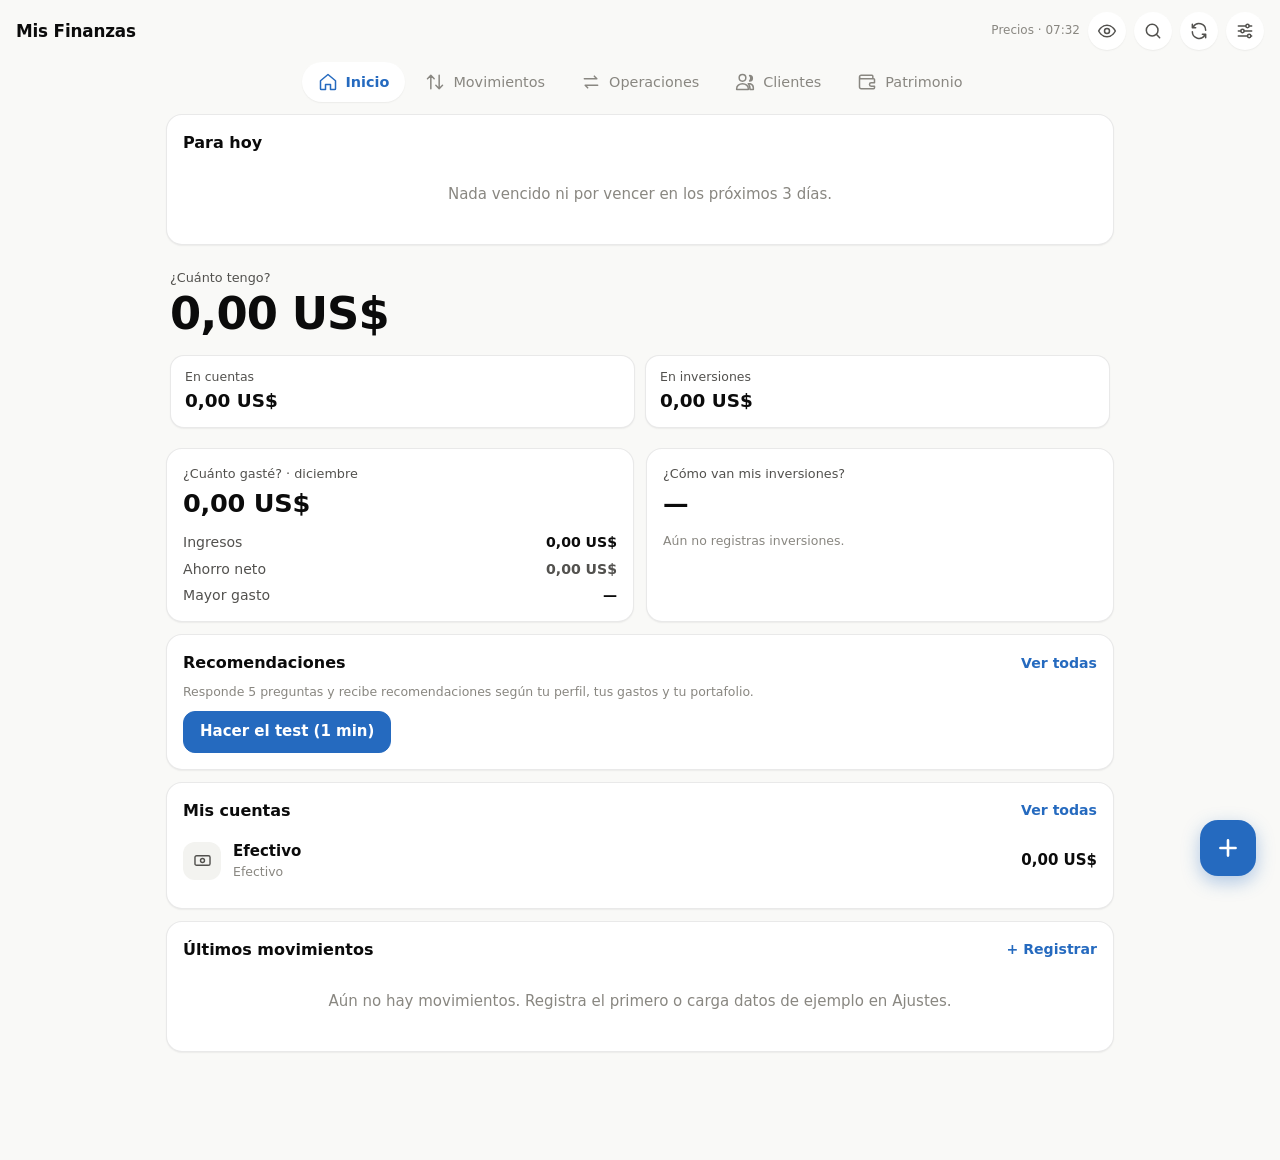
==== commit b019e52e: "Navegación por tareas, «+» con todos los tipos e Inicio «Para hoy» - Barra de abajo: Inicio · Movimi" ====
--- a/index.html
+++ b/index.html
@@ -22,12 +22,36 @@
         if (p.accent && p.accent !== 'azul') r.setAttribute('data-accent', p.accent);
         if (p.font && p.font !== 'm') r.setAttribute('data-font', p.font);
       } catch (e) { /* sin almacenamiento: apariencia por defecto */ }
+      // Bloqueo activado en este dispositivo: la app se tapa antes de pintar nada
+      try { if ((JSON.parse(localStorage.getItem('misFinanzas.lock')) || {}).enabled) document.documentElement.classList.add('locked'); } catch (e) { /* nada */ }
     })();
   </script>
 </head>
 <body>
+  <!-- Pantalla de bloqueo (PIN / huella / Face ID): solo se ve con <html class="locked"> -->
+  <div id="lock-screen" class="lock-screen" role="dialog" aria-modal="true" aria-labelledby="lock-title">
+    <div class="lock-box">
+      <div class="lock-logo" aria-hidden="true"><svg viewBox="0 0 24 24" class="ic"><path d="M7 10V7a5 5 0 0 1 10 0v3h1a1 1 0 0 1 1 1v9a1 1 0 0 1-1 1H6a1 1 0 0 1-1-1v-9a1 1 0 0 1 1-1zm2 0h6V7a3 3 0 0 0-6 0z"/></svg></div>
+      <h1 id="lock-title">Mis Finanzas</h1>
+      <p class="muted">La app está bloqueada</p>
+      <button type="button" class="primary hidden" id="lock-bio">Desbloquear con huella / Face ID</button>
+      <form id="lock-form" autocomplete="off" novalidate>
+        <input id="lock-pin" type="password" inputmode="numeric" autocomplete="off" maxlength="8" placeholder="PIN" aria-label="PIN">
+        <button type="submit" class="primary">Desbloquear</button>
+      </form>
+      <p class="lock-msg" id="lock-msg" role="status"></p>
+      <button type="button" class="link" id="lock-forgot">¿Olvidaste tu PIN?</button>
+      <div id="lock-reset" class="lock-reset hidden">
+        <p>Sin el PIN, la única forma de abrir la app es <b>borrar los datos de este dispositivo</b>. Si tienes la sincronización activa,
+          tus datos siguen en la nube y vuelven al iniciar sesión con tu cuenta y tu contraseña de cifrado.</p>
+        <button type="button" class="danger" id="lock-wipe">Borrar los datos de este dispositivo</button>
+      </div>
+    </div>
+  </div>
+
   <!-- Iconos reutilizables -->
   <svg width="0" height="0" style="position:absolute" aria-hidden="true">
+    <symbol id="i-users" viewBox="0 0 24 24"><path d="M9 11a4 4 0 1 0 0-8 4 4 0 0 0 0 8zm-7 9c0-3.3 3.1-6 7-6s7 2.7 7 6v1H2zm15.5-9.2a3.3 3.3 0 0 0 0-6.6 4.9 4.9 0 0 1 0 6.6zM18.3 14c2.2.6 3.7 2.6 3.7 4.9V21h-4v-1c0-2.4-.7-4.4-2-6 .8 0 1.6 0 2.3 0z"/></symbol>
     <symbol id="i-home" viewBox="0 0 24 24"><path d="M3 10.5 12 3l9 7.5V20a1 1 0 0 1-1 1h-5v-6H9v6H4a1 1 0 0 1-1-1z"/></symbol>
     <symbol id="i-moves" viewBox="0 0 24 24"><path d="M7 20V4M3 8l4-4 4 4M17 4v16M13 16l4 4 4-4"/></symbol>
     <symbol id="i-wallet" viewBox="0 0 24 24"><path d="M19 7V5a1 1 0 0 0-1-1H5a2 2 0 0 0 0 4h15a1 1 0 0 1 1 1v4h-4a2 2 0 0 0 0 4h4v2a1 1 0 0 1-1 1H5a2 2 0 0 1-2-2V6"/></symbol>
@@ -69,19 +93,26 @@
   </header>
 
   <nav class="tabs" id="tabs" aria-label="Secciones">
-    <button type="button" data-view="inicio"><svg class="ic"><use href="#i-home"/></svg><span>Inicio</span></button>
-    <button type="button" data-view="movimientos"><svg class="ic"><use href="#i-moves"/></svg><span>Movimientos</span></button>
-    <button type="button" data-view="cuentas"><svg class="ic"><use href="#i-wallet"/></svg><span>Cuentas</span></button>
-    <button type="button" data-view="inversiones"><svg class="ic"><use href="#i-chart"/></svg><span>Inversiones</span></button>
-    <button type="button" data-view="analisis"><svg class="ic"><use href="#i-analysis"/></svg><span>Análisis</span></button>
+    <button type="button" data-tab="inicio" data-view="inicio"><svg class="ic"><use href="#i-home"/></svg><span>Inicio</span></button>
+    <button type="button" data-tab="movimientos" data-view="movimientos"><svg class="ic"><use href="#i-moves"/></svg><span>Movimientos</span></button>
+    <button type="button" data-tab="operaciones" data-view="cuentas/cambios"><svg class="ic"><use href="#i-swap"/></svg><span>Operaciones</span></button>
+    <button type="button" data-tab="clientes" data-view="cuentas/clientes"><svg class="ic"><use href="#i-users"/></svg><span>Clientes</span></button>
+    <button type="button" data-tab="patrimonio" data-view="cuentas"><svg class="ic"><use href="#i-wallet"/></svg><span>Patrimonio</span></button>
   </nav>
 
   <main>
     <div id="legacy-banner" class="legacy-banner hidden"></div>
+    <div class="subtabs subnav hidden" id="subnav" role="tablist" aria-label="Secciones"></div>
     <!-- ================= INICIO ================= -->
     <section id="view-inicio" class="view">
       <div id="warnings"></div>
       <div id="backup-reminder"></div>
+
+      <div class="card" id="agenda-card">
+        <div class="card-head wrap"><h2>Para hoy</h2><span class="muted small" id="agenda-fx"></span></div>
+        <ul class="list" id="agenda-list"></ul>
+        <div class="btn-row hidden" id="agenda-more"><button type="button" class="link" data-goto="cuentas/cobrar">Ver todos los pendientes</button></div>
+      </div>
 
       <div class="hero">
         <div class="eyebrow">¿Cuánto tengo?</div>
@@ -130,7 +161,8 @@
 
     <!-- ================= MOVIMIENTOS ================= -->
     <section id="view-movimientos" class="view">
-      <form id="tx-form" class="card form" autocomplete="off" novalidate>
+      <div class="fbar" data-fbar="tx"><button type="button" class="primary" data-fg-open="tx">＋ Registrar ingreso, gasto o transferencia</button></div>
+      <form id="tx-form" class="card form" data-fgroup="tx" autocomplete="off" novalidate>
         <div class="seg seg-3" role="radiogroup" aria-label="Tipo de movimiento">
           <input type="radio" name="type" id="t-egreso" value="egreso" checked><label for="t-egreso">Gasto</label>
           <input type="radio" name="type" id="t-ingreso" value="ingreso"><label for="t-ingreso">Ingreso</label>
@@ -168,6 +200,39 @@
         <div class="seg seg-sm hist-scope" role="radiogroup" aria-label="Qué historial ver">
           <input type="radio" name="hist-scope" id="hs-tx" value="tx" checked><label for="hs-tx">Ingresos y gastos</label>
           <input type="radio" name="hist-scope" id="hs-all" value="all"><label for="hs-all">Todas las operaciones</label>
+          <input type="radio" name="hist-scope" id="hs-pay" value="pay"><label for="hs-pay">Cobros y pagos</label>
+        </div>
+        <div id="hist-pay" class="hidden">
+          <h2>Cobros y pagos <small class="muted small">· de dónde sale y a dónde entra cada pago; ✎ para corregirlo</small></h2>
+          <div class="search" role="search" style="margin:8px 0">
+            <svg class="ic"><use href="#i-search"/></svg>
+            <input id="pg-person" data-people autocomplete="off" placeholder="Cliente (nombre o apellido)" aria-label="Filtrar por cliente">
+          </div>
+          <details class="pg-more-filters" id="pg-fbox"><summary>Más filtros <span class="muted" id="pg-fcount"></span></summary>
+          <div class="pg-filters">
+            <label>Desde<input type="date" id="pg-from"></label>
+            <label>Hasta<input type="date" id="pg-to"></label>
+            <label>Monto desde<input id="pg-min" inputmode="decimal" autocomplete="off" type="text" placeholder="0"></label>
+            <label>Monto hasta<input id="pg-max" inputmode="decimal" autocomplete="off" type="text" placeholder="sin límite"></label>
+            <label>Cuenta<select id="pg-account"></select></label>
+            <label>Entra o sale
+              <select id="pg-dir"><option value="">Entradas y salidas</option><option value="in">Solo lo que entra</option><option value="out">Solo lo que sale</option></select></label>
+            <label>Apartado
+              <select id="pg-section"><option value="">Todos</option><option value="cambio">Cambios</option><option value="intermediacion">Intermediación</option>
+                <option value="venta">Ventas</option><option value="prestamo">Préstamos</option><option value="deuda">Deudas</option></select></label>
+            <label>Ordenar
+              <select id="pg-sort"><option value="fecha">Fecha (reciente)</option><option value="fecha_asc">Fecha (antigua)</option><option value="persona">Cliente (A-Z)</option>
+                <option value="monto">Monto (mayor)</option><option value="monto_asc">Monto (menor)</option></select></label>
+          </div>
+          <label class="check" style="margin:8px 0 4px"><input type="checkbox" id="pg-created"><span>Incluir lo que se movió al crear la operación (cambios completados, ventas de contado, capital de préstamos)</span></label>
+          </details>
+          <div class="totals" id="pg-totals"></div>
+          <ul class="list ledger" id="pg-list"></ul>
+          <div class="actions" style="justify-content:space-between">
+            <button type="button" class="hidden" data-action="pg-more" id="pg-more">Ver más</button>
+            <button type="button" class="link hidden" data-action="pg-clear">Quitar filtros</button>
+            <button type="button" data-action="pg-csv">Descargar CSV</button>
+          </div>
         </div>
         <div id="hist-all" class="hidden">
           <h2>Historial completo <small class="muted small">· toca una para abrirla y corregirla</small></h2>
@@ -228,15 +293,6 @@
 
     <!-- ================= CUENTAS ================= -->
     <section id="view-cuentas" class="view">
-      <div class="subtabs" role="tablist" aria-label="Secciones de cuentas">
-        <button type="button" role="tab" data-acc-tab="cuentas">Mis cuentas</button>
-        <button type="button" role="tab" data-acc-tab="cobrar">Por cobrar</button>
-        <button type="button" role="tab" data-acc-tab="pagar">Por pagar</button>
-        <button type="button" role="tab" data-acc-tab="cambios">Cambios</button>
-        <button type="button" role="tab" data-acc-tab="ventas">Ventas</button>
-        <button type="button" role="tab" data-acc-tab="prestamos">Préstamos</button>
-        <button type="button" role="tab" data-acc-tab="clientes">Clientes</button>
-      </div>
       <datalist id="people-list"></datalist>
 
       <!-- ---------- Mis cuentas ---------- -->
@@ -247,9 +303,10 @@
         <div class="hero-sub" id="acc-month"></div>
       </div>
 
+      <div class="fbar" data-fbar="acc"><button type="button" class="primary" data-fg-open="acc">＋ Nueva cuenta</button></div>
       <div class="acc-grid" id="acc-grid"></div>
 
-      <form id="acc-form" class="card form" autocomplete="off" novalidate>
+      <form id="acc-form" class="card form" data-fgroup="acc" autocomplete="off" novalidate>
         <h2 id="acc-form-title">Nueva cuenta</h2>
         <div class="grid">
           <label class="span2">Nombre<input name="label" maxlength="40" placeholder="Ej.: Banco, Efectivo, Binance" required></label>
@@ -271,11 +328,16 @@
 
       <!-- ---------- Por cobrar / Por pagar (mismo panel) ---------- -->
       <div id="acc-panel-deudas" class="acc-panel hidden">
+        <div class="subtabs two debt-kind" role="tablist" aria-label="Te deben o debes">
+          <button type="button" role="tab" data-acc-tab="cobrar">Te deben</button>
+          <button type="button" role="tab" data-acc-tab="pagar">Debes</button>
+        </div>
         <div class="hero compact">
           <div class="eyebrow" id="debt-eyebrow">Te deben</div>
           <div class="hero-value" id="debt-total">—</div>
           <div class="hero-sub" id="debt-sub"></div>
         </div>
+        <div class="fbar" data-fbar="debt"><button type="button" class="primary" data-fg-open="debt" id="debt-new-btn">＋ Nueva cuenta por cobrar</button></div>
 
         <div class="card">
           <div class="card-head wrap">
@@ -310,12 +372,14 @@
             <label>Monto<input inputmode="decimal" autocomplete="off" name="amount" type="text"></label>
             <label>Fecha<input name="date" type="date"></label>
             <label class="span2"><span id="pay-acc-label">Entra en</span><select name="accountId"></select></label>
+            <label class="span2 hidden" id="pay-conv"><span id="pay-conv-label">Monto en la moneda de la cuenta</span><input inputmode="decimal" autocomplete="off" name="accAmount" type="text">
+              <small class="hint" id="pay-conv-hint"></small></label>
             <label class="span2">Nota<input name="note" maxlength="100" placeholder="Opcional"></label>
             <div class="span2 actions" style="margin-top:0"><button type="submit" class="primary" id="pay-submit">Registrar abono</button></div>
           </form>
         </div>
 
-        <form id="debt-form" class="card form" autocomplete="off" novalidate>
+        <form id="debt-form" class="card form" data-fgroup="debt" autocomplete="off" novalidate>
           <div class="card-head form-head"><h2 id="debt-form-title">Nueva cuenta por cobrar</h2><button type="button" class="pay-edit hidden" data-action="rcpt-form" data-kind="debt"><svg class="ic"><use href="#i-doc"/></svg><span>Comprobante</span></button></div>
           <div class="grid">
             <label class="span2"><span id="debt-person-label">¿Quién te debe?</span><input name="person" data-people autocomplete="off" maxlength="60" placeholder="Nombre" required></label>
@@ -345,12 +409,14 @@
           <div class="stat-row" id="fx-stats"></div>
         </div>
 
-        <div class="seg fx-kind" role="radiogroup" aria-label="Tipo de operación">
+        <div class="fbar" data-fbar="fx"><button type="button" class="primary" data-fg-open="fx" data-kind="normal">＋ Nuevo cambio</button>
+          <button type="button" data-fg-open="fx" data-kind="broker">＋ Intermediación</button></div>
+        <div class="seg fx-kind" data-fgroup="fx" role="radiogroup" aria-label="Tipo de operación">
           <input type="radio" name="fx-kind" id="fk-normal" value="normal" checked><label for="fk-normal">Cambio normal</label>
           <input type="radio" name="fx-kind" id="fk-broker" value="broker"><label for="fk-broker">Intermediación</label>
         </div>
 
-        <form id="fx-form" class="card form" autocomplete="off" novalidate>
+        <form id="fx-form" class="card form" data-fgroup="fx" autocomplete="off" novalidate>
           <div class="card-head form-head"><h2 id="fx-form-title">Nuevo cambio</h2><button type="button" class="pay-edit hidden" data-action="rcpt-form" data-kind="fx"><svg class="ic"><use href="#i-doc"/></svg><span>Comprobante</span></button></div>
           <p class="warning hidden" id="fx-settle-hint"></p>
           <div class="grid">
@@ -417,7 +483,7 @@
           <input type="hidden" name="editId">
         </form>
 
-        <form id="br-form" class="card form hidden" autocomplete="off" novalidate>
+        <form id="br-form" class="card form hidden" data-fgroup="fx" autocomplete="off" novalidate>
           <div class="card-head form-head"><h2 id="br-form-title">Nueva intermediación</h2><button type="button" class="pay-edit hidden" data-action="rcpt-form" data-kind="broker"><svg class="ic"><use href="#i-doc"/></svg><span>Comprobante</span></button></div>
           <p class="hint">Le compras a un cliente y le vendes a otro: tu ganancia es la diferencia entre las dos tasas, en dólares.</p>
           <div class="grid">
@@ -474,7 +540,8 @@
         </div>
         <div data-pay-anchor></div>
 
-        <form id="sale-form" class="card form" autocomplete="off" novalidate>
+        <div class="fbar" data-fbar="sale"><button type="button" class="primary" data-fg-open="sale">＋ Nueva venta</button></div>
+        <form id="sale-form" class="card form" data-fgroup="sale" autocomplete="off" novalidate>
           <div class="card-head form-head"><h2 id="sale-form-title">Nueva venta</h2><button type="button" class="pay-edit hidden" data-action="rcpt-form" data-kind="sale"><svg class="ic"><use href="#i-doc"/></svg><span>Comprobante</span></button></div>
           <div class="seg" role="radiogroup" aria-label="Forma de pago">
             <input type="radio" name="mode" id="sm-contado" value="contado" checked><label for="sm-contado">De contado</label>
@@ -553,6 +620,7 @@
           <div class="hero-value" id="loan-total">—</div>
           <div class="stat-row" id="loan-stats"></div>
         </div>
+        <div class="fbar" data-fbar="loan"><button type="button" class="primary" data-fg-open="loan">＋ Nuevo préstamo</button></div>
         <div data-pay-anchor></div>
 
         <div class="card">
@@ -566,7 +634,7 @@
           <ul class="list" id="loan-list"></ul>
         </div>
 
-        <form id="loan-form" class="card form" autocomplete="off" novalidate>
+        <form id="loan-form" class="card form" data-fgroup="loan" autocomplete="off" novalidate>
           <div class="card-head form-head"><h2 id="loan-form-title">Nuevo préstamo</h2><button type="button" class="pay-edit hidden" data-action="rcpt-form" data-kind="loan"><svg class="ic"><use href="#i-doc"/></svg><span>Comprobante</span></button></div>
           <p class="hint hidden" id="loan-edit-hint"></p>
           <div class="seg" role="radiogroup" aria-label="Tipo de préstamo">
@@ -939,6 +1007,14 @@
           En el móvil: desliza un movimiento ← para borrarlo (con «Deshacer») o → para editarlo; arrastra hacia abajo desde arriba para sincronizar y actualizar precios.</p>
       </div>
 
+      <div class="card" id="lock-card">
+        <h2>Bloqueo de la app</h2>
+        <label class="switch"><input type="checkbox" id="lock-on"> <span>Pedir PIN (o huella / Face ID) para abrir la app</span></label>
+        <div id="lock-body"></div>
+        <p class="hint">Solo en este dispositivo (no se sincroniza). Protege la app si alguien usa tu teléfono; el PIN no se guarda, solo una
+          huella cifrada de él. Si lo olvidas, tendrás que borrar los datos del dispositivo y volver a entrar con tu cuenta.</p>
+      </div>
+
       <div class="card" id="look-card">
         <h2>Apariencia</h2>
         <p class="hint" style="margin-top:0">Se guarda en este dispositivo.</p>
@@ -981,6 +1057,15 @@
         <p class="hint">El código de país se añade a los teléfonos de clientes escritos sin «+» (0412 555 1234 → +58 412 555 1234).
           Los comprobantes salen en PDF o imagen desde la tarjeta de cobros, el formulario de cada operación o el aviso al guardar.</p>
       </form>
+
+      <div class="card" id="storage-card">
+        <h2>Almacenamiento</h2>
+        <div id="storage-body"><p class="hint">Calculando…</p></div>
+        <div class="btn-row">
+          <button type="button" data-action="storage-persist" id="storage-persist">Proteger contra borrado automático</button>
+          <button type="button" data-action="storage-clean">Liberar caché de precios</button>
+        </div>
+      </div>
 
       <div class="card" id="versions-card">
         <h2>Copias y versiones</h2>
@@ -1107,10 +1192,15 @@
         <input type="radio" name="qtype" id="q-egreso" value="egreso" checked><label for="q-egreso">Gasto</label>
         <input type="radio" name="qtype" id="q-ingreso" value="ingreso"><label for="q-ingreso">Ingreso</label>
       </div>
-      <div class="sheet-links">
-        <button type="button" class="link small" data-action="quick-transfer">Transferencia</button>
-        <button type="button" class="link small" data-action="quick-exchange">Cambio</button>
-      </div>
+    </div>
+    <div class="q-ops" role="group" aria-label="Otra operación">
+      <button type="button" data-quick="transfer"><svg class="ic"><use href="#i-swap"/></svg>Transferencia</button>
+      <button type="button" data-quick="exchange"><svg class="ic"><use href="#i-swap"/></svg>Cambio</button>
+      <button type="button" data-quick="broker"><svg class="ic"><use href="#i-users"/></svg>Intermediación</button>
+      <button type="button" data-quick="sale"><svg class="ic"><use href="#i-in"/></svg>Venta</button>
+      <button type="button" data-quick="loan"><svg class="ic"><use href="#i-out"/></svg>Préstamo</button>
+      <button type="button" data-quick="debt"><svg class="ic"><use href="#i-doc"/></svg>Deuda</button>
+      <button type="button" data-quick="collect"><svg class="ic"><use href="#i-in"/></svg>Cobro o pago</button>
     </div>
     <div class="q-say">
       <input name="say" type="text" placeholder="Escribe o dicta: «gasté 25 en comida con tarjeta»" aria-label="Frase del movimiento" enterkeyhint="go" autocomplete="off">
@@ -1151,6 +1241,29 @@
       <div class="actions">
         <button value="cancel" formnovalidate class="ghost">Cancelar</button>
         <button value="ok" class="primary">Guardar precio</button>
+      </div>
+    </form>
+  </dialog>
+
+  <!-- Editar un cobro o pago -->
+  <dialog id="pe-dialog" aria-labelledby="pe-title">
+    <form id="pe-form" class="form" autocomplete="off" novalidate>
+      <h2 id="pe-title">Editar pago</h2>
+      <p class="hint" id="pe-sub"></p>
+      <div class="grid">
+        <label>Fecha<input name="date" type="date"></label>
+        <label>Monto <span class="muted" id="pe-cur"></span><input inputmode="decimal" autocomplete="off" name="amount" type="text"></label>
+        <label class="span2"><span id="pe-acc-label">Cuenta</span><select name="accountId"></select></label>
+        <label class="span2 hidden" id="pe-conv"><span id="pe-conv-label">Monto en la moneda de la cuenta</span><input inputmode="decimal" autocomplete="off" name="accAmount" type="text">
+          <small class="hint" id="pe-conv-hint"></small></label>
+        <p class="span2 warning hidden" id="pe-mixed"></p>
+        <label class="span2">Nota<input name="note" maxlength="100" placeholder="Opcional"></label>
+      </div>
+      <div class="actions pe-actions">
+        <button type="button" class="danger" data-pe="delete">Eliminar</button>
+        <button type="button" class="ghost" data-pe="open">Ver operación</button>
+        <button type="button" class="ghost" data-pe="cancel">Cancelar</button>
+        <button type="submit" class="primary">Guardar</button>
       </div>
     </form>
   </dialog>
@@ -1212,6 +1325,7 @@
   <script src="js/backups.js"></script>
   <script src="js/sync.js"></script>
   <script src="js/receipt.js"></script>
+  <script src="js/lock.js"></script>
   <!-- Interfaz repartida por temas: comparten el ámbito global; core.js primero e init.js al final -->
   <script src="js/app/core.js"></script>
   <script src="js/app/inicio.js"></script>
@@ -1234,6 +1348,9 @@
   <script src="js/app/sincronizacion.js"></script>
   <script src="js/app/registro-rapido.js"></script>
   <script src="js/app/busqueda.js"></script>
+  <script src="js/app/pagos.js"></script>
+  <script src="js/app/bloqueo.js"></script>
+  <script src="js/app/navegacion.js"></script>
   <script src="js/app/eventos.js"></script>
   <script src="js/app/init.js"></script>
 </body>
--- a/css/styles.css
+++ b/css/styles.css
@@ -359,6 +359,48 @@
 .seg-sm { margin: 0; }
 .seg-sm label { padding: 5px 12px; font-size: .8rem; }
 .catbars { display: grid; gap: 12px; }
+/* Navegación por tareas y formularios plegados */
+[data-fgroup].fg-closed { display: none !important; }
+.fbar { display: flex; gap: 8px; flex-wrap: wrap; margin: 0 0 12px; }
+.fbar button { flex: 1 1 auto; min-height: 44px; }
+.subnav { margin: 6px 0 12px; }
+.subtabs.two { grid-template-columns: repeat(2, minmax(0, 1fr)); }
+.q-ops { display: grid; grid-template-columns: repeat(4, minmax(0, 1fr)); gap: 6px; margin: 2px 0 10px; }
+.q-ops button { display: flex; flex-direction: column; align-items: center; gap: 3px; padding: 7px 2px; font-size: .72rem; min-height: 54px; }
+.q-ops .ic { width: 18px; height: 18px; }
+#agenda-list .amt { display: flex; flex-direction: column; align-items: flex-end; gap: 4px; }
+/* Bloqueo de la app */
+.lock-screen { display: none; }
+html.locked body > *:not(#lock-screen) { visibility: hidden !important; }
+html.locked body { overflow: hidden; }
+html.locked .lock-screen { display: flex; position: fixed; inset: 0; z-index: 10000; align-items: center; justify-content: center;
+  background: var(--bg); padding: 24px 16px; }
+.lock-box { width: min(340px, 100%); text-align: center; display: flex; flex-direction: column; gap: 12px; align-items: stretch; }
+.lock-box h1 { margin: 0; font-size: 1.4rem; }
+.lock-box p { margin: 0; }
+.lock-logo { width: 64px; height: 64px; border-radius: 20px; margin: 0 auto 4px; display: grid; place-items: center; background: var(--accent); }
+.lock-logo .ic { width: 32px; height: 32px; fill: #fff; }
+#lock-form { display: flex; flex-direction: column; gap: 10px; }
+#lock-pin { text-align: center; font-size: 1.5rem; letter-spacing: .5em; }
+.lock-msg { min-height: 1.2em; color: var(--down, #d03b3b); font-size: .9rem; }
+.lock-reset { text-align: left; font-size: .85rem; display: flex; flex-direction: column; gap: 10px; }
+.lock-setup { margin: 10px 0; }
+.lock-row { flex-direction: row; align-items: center; gap: 8px; margin: 10px 0; }
+.lock-row select { width: auto; flex: 1; }
+.kv-list li .title { font-weight: 600; white-space: normal; overflow: visible; text-overflow: clip; }
+.kv-list li .sub { white-space: normal; }
+/* Cobros y pagos (Movimientos) */
+.hist-scope { flex-wrap: wrap; }
+.pg-more-filters summary { cursor: pointer; color: var(--accent); font-weight: 600; padding: 4px 0; }
+.pg-filters { display: grid; grid-template-columns: repeat(2, minmax(0, 1fr)); gap: 8px 10px; margin: 8px 0; }
+.pg-filters .span2 { grid-column: span 2; }
+@media (min-width: 820px) { .pg-filters { grid-template-columns: repeat(4, minmax(0, 1fr)); } }
+.pg-flow b { font-weight: 600; color: var(--ink); }
+.pg-row .amt { display: flex; flex-direction: column; align-items: flex-end; gap: 2px; }
+.pg-edit { margin-top: 4px; }
+#pe-dialog .grid { display: grid; grid-template-columns: repeat(2, minmax(0, 1fr)); gap: 10px; }
+#pe-dialog .span2 { grid-column: span 2; }
+.pe-actions { flex-wrap: wrap; }
 /* Intermediación (Cambios) */
 .fx-kind { margin-bottom: 12px; }
 .br-leg { border: 1px solid var(--border); border-radius: 10px; padding: 8px 10px; margin-bottom: 8px; }
